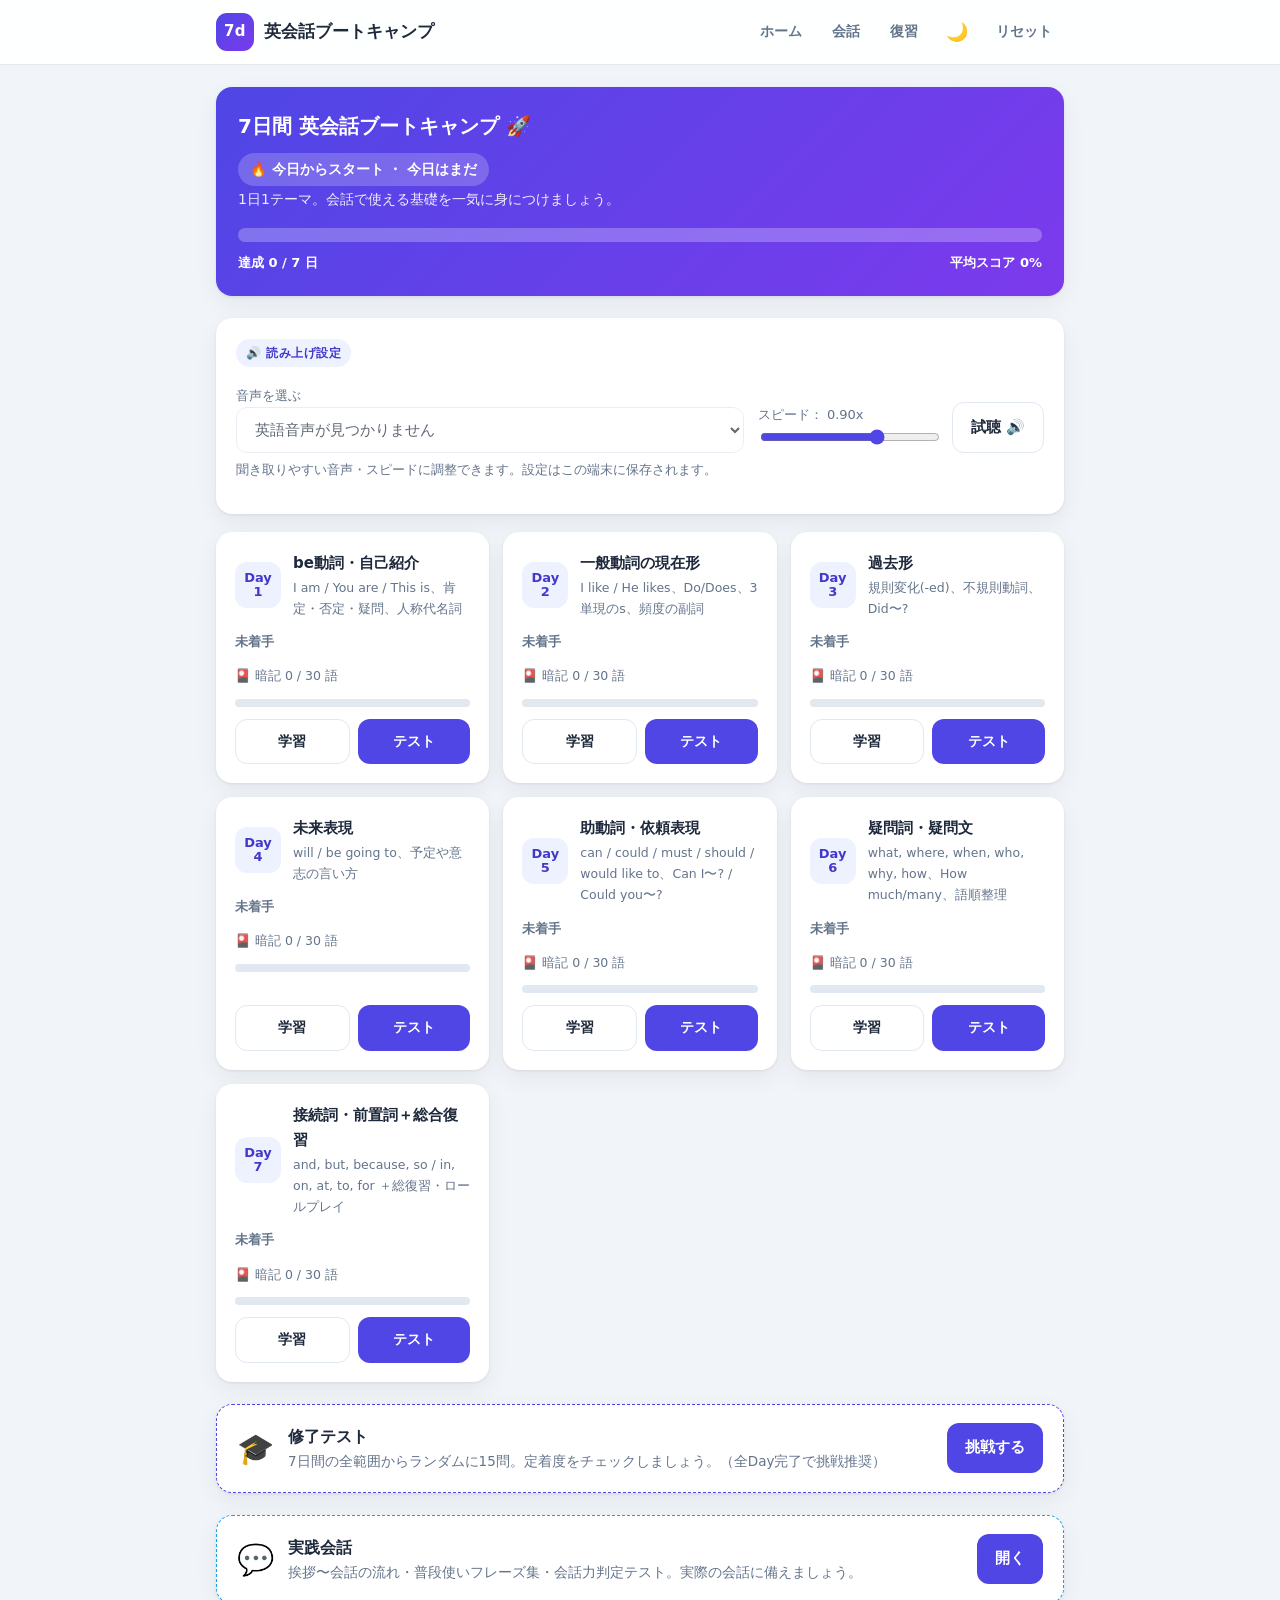
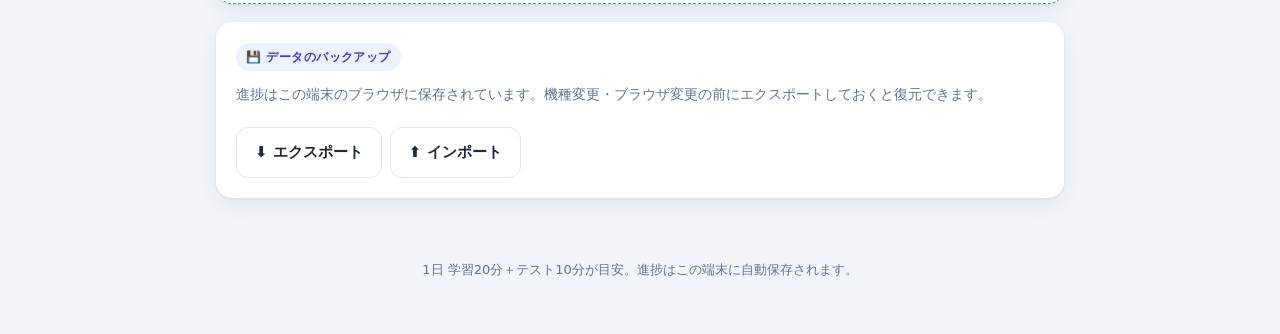
==== index.html @ 98bc2a55 "7日間 英会話ブートキャンプ（PWA・実践会話・リスニング/スピーキング対応） Co-Authored-By: Claude Opus 4.8 <noreply@anthropic.com>" ====
<!DOCTYPE html>
<html lang="ja">
<head>
  <meta charset="UTF-8" />
  <meta name="viewport" content="width=device-width, initial-scale=1.0" />
  <meta name="theme-color" content="#4f46e5" />
  <title>7日間 英会話ブートキャンプ</title>
  <link rel="stylesheet" href="css/styles.css" />
  <link rel="manifest" href="manifest.json" />
  <link rel="apple-touch-icon" href="icons/icon-192.png" />
  <!-- スマホのホーム追加（スタンドアロン表示）最適化 -->
  <meta name="mobile-web-app-capable" content="yes" />
  <meta name="apple-mobile-web-app-capable" content="yes" />
  <meta name="apple-mobile-web-app-status-bar-style" content="black-translucent" />
  <meta name="apple-mobile-web-app-title" content="英会話7d" />
</head>
<body>
  <header class="app-header">
    <div class="header-inner">
      <button id="brand" class="brand" aria-label="ダッシュボードへ">
        <span class="brand-mark">7d</span>
        <span class="brand-text">英会話ブートキャンプ</span>
      </button>
      <nav class="header-nav">
        <button class="nav-btn" data-nav="dashboard">ホーム</button>
        <button class="nav-btn" data-nav="conversation">会話</button>
        <button class="nav-btn" data-nav="review">復習</button>
        <button class="theme-btn" id="theme-btn" title="ダークモード切替" aria-label="ダークモード切替">🌙</button>
        <button class="nav-btn danger" id="reset-btn">リセット</button>
      </nav>
    </div>
  </header>

  <main id="app" class="app-main">
    <!-- 動的に描画されます -->
  </main>

  <footer class="app-footer">
    <p>1日 学習20分＋テスト10分が目安。進捗はこの端末に自動保存されます。</p>
  </footer>

  <!-- 確認ダイアログ -->
  <div id="modal-overlay" class="modal-overlay" hidden>
    <div class="modal" role="dialog" aria-modal="true">
      <p id="modal-message"></p>
      <div class="modal-actions">
        <button id="modal-cancel" class="btn btn-ghost">キャンセル</button>
        <button id="modal-ok" class="btn btn-danger">実行する</button>
      </div>
    </div>
  </div>

  <script src="js/data.js"></script>
  <script src="js/conversation.js"></script>
  <script src="js/app.js"></script>
</body>
</html>
---- css/styles.css ----
:root {
  --indigo: #4f46e5;
  --indigo-dark: #4338ca;
  --indigo-soft: #eef2ff;
  --green: #16a34a;
  --green-soft: #dcfce7;
  --red: #dc2626;
  --red-soft: #fee2e2;
  --amber: #d97706;
  --amber-soft: #fef3c7;
  --ink: #1e293b;
  --muted: #64748b;
  --line: #e2e8f0;
  --bg: #f1f5f9;
  --card: #ffffff;
  --shadow: 0 1px 3px rgba(15, 23, 42, .08), 0 8px 24px rgba(15, 23, 42, .06);
  --radius: 16px;
}

[data-theme="dark"] {
  --indigo: #818cf8;
  --indigo-dark: #a5b4fc;
  --indigo-soft: #1e1b4b;
  --green: #4ade80;
  --green-soft: #14532d;
  --red: #f87171;
  --red-soft: #7f1d1d;
  --amber: #fbbf24;
  --amber-soft: #78350f;
  --ink: #e2e8f0;
  --muted: #94a3b8;
  --line: #334155;
  --bg: #0f172a;
  --card: #1e293b;
  --shadow: 0 1px 3px rgba(0, 0, 0, .4), 0 8px 24px rgba(0, 0, 0, .35);
}

* { box-sizing: border-box; }

html, body {
  margin: 0;
  padding: 0;
}

body {
  font-family: "Hiragino Kaku Gothic ProN", "Yu Gothic", Meiryo, system-ui, -apple-system, "Segoe UI", Roboto, sans-serif;
  color: var(--ink);
  background: var(--bg);
  line-height: 1.7;
  -webkit-font-smoothing: antialiased;
}

/* ===== Header ===== */
.app-header {
  position: sticky;
  top: 0;
  z-index: 20;
  background: rgba(255, 255, 255, .92);
  backdrop-filter: blur(8px);
  border-bottom: 1px solid var(--line);
}
.header-inner {
  max-width: 880px;
  margin: 0 auto;
  padding: 12px 16px;
  display: flex;
  align-items: center;
  justify-content: space-between;
  gap: 12px;
}
.brand {
  display: flex;
  align-items: center;
  gap: 10px;
  background: none;
  border: 0;
  cursor: pointer;
  font: inherit;
  padding: 0;
  color: var(--ink);
}
.brand-mark {
  display: grid;
  place-items: center;
  width: 38px;
  height: 38px;
  border-radius: 11px;
  background: linear-gradient(135deg, var(--indigo), #7c3aed);
  color: #fff;
  font-weight: 800;
  font-size: 15px;
  letter-spacing: .5px;
}
.brand-text { font-weight: 700; font-size: 17px; }
.header-nav { display: flex; gap: 6px; }
.nav-btn {
  border: 0;
  background: transparent;
  color: var(--muted);
  font: inherit;
  font-weight: 600;
  font-size: 14px;
  padding: 8px 12px;
  border-radius: 10px;
  cursor: pointer;
  transition: background .15s, color .15s;
}
.nav-btn:hover { background: var(--indigo-soft); color: var(--indigo-dark); }
.nav-btn.danger:hover { background: var(--red-soft); color: var(--red); }

/* ===== Layout ===== */
.app-main {
  max-width: 880px;
  margin: 0 auto;
  padding: 22px 16px 48px;
}
.app-footer {
  max-width: 880px;
  margin: 0 auto;
  padding: 0 16px 40px;
  text-align: center;
  color: var(--muted);
  font-size: 13px;
}

/* ===== Generic ===== */
.btn {
  display: inline-flex;
  align-items: center;
  justify-content: center;
  gap: 8px;
  border: 0;
  border-radius: 12px;
  padding: 12px 18px;
  font: inherit;
  font-weight: 700;
  font-size: 15px;
  cursor: pointer;
  transition: transform .08s, box-shadow .15s, background .15s, opacity .15s;
}
.btn:active { transform: translateY(1px); }
.btn:disabled { opacity: .5; cursor: not-allowed; }
.btn-primary { background: var(--indigo); color: #fff; }
.btn-primary:hover:not(:disabled) { background: var(--indigo-dark); }
.btn-ghost { background: var(--card); color: var(--ink); border: 1px solid var(--line); }
.btn-ghost:hover:not(:disabled) { background: var(--indigo-soft); }
.btn-danger { background: var(--red); color: #fff; }
.btn-danger:hover { background: #b91c1c; }
.btn-block { width: 100%; }

.section-title {
  font-size: 22px;
  font-weight: 800;
  margin: 0 0 4px;
}
.section-sub { color: var(--muted); margin: 0 0 20px; font-size: 14px; }

.card {
  background: var(--card);
  border-radius: var(--radius);
  box-shadow: var(--shadow);
  padding: 20px;
}

.fade-in { animation: fade .35s ease; }
@keyframes fade { from { opacity: 0; transform: translateY(6px); } to { opacity: 1; transform: none; } }

/* ===== Dashboard ===== */
.overview {
  background: linear-gradient(135deg, var(--indigo), #7c3aed);
  color: #fff;
  border-radius: var(--radius);
  padding: 22px;
  margin-bottom: 22px;
  box-shadow: var(--shadow);
}
.overview h1 { margin: 0 0 4px; font-size: 20px; }
.overview p { margin: 0 0 16px; opacity: .9; font-size: 14px; }
.overall-bar {
  height: 14px;
  background: rgba(255, 255, 255, .25);
  border-radius: 999px;
  overflow: hidden;
}
.overall-bar > span {
  display: block;
  height: 100%;
  background: #fff;
  border-radius: 999px;
  transition: width .5s ease;
}
.overall-meta {
  display: flex;
  justify-content: space-between;
  margin-top: 10px;
  font-size: 13px;
  font-weight: 600;
}

.day-grid {
  display: grid;
  grid-template-columns: repeat(auto-fill, minmax(250px, 1fr));
  gap: 14px;
}
.day-card {
  background: var(--card);
  border-radius: var(--radius);
  box-shadow: var(--shadow);
  padding: 18px;
  display: flex;
  flex-direction: column;
  gap: 12px;
  border: 1px solid transparent;
  transition: border-color .15s, transform .12s;
}
.day-card:hover { transform: translateY(-2px); border-color: var(--indigo-soft); }
.day-card.done { border-color: var(--green); }
.day-top { display: flex; align-items: center; gap: 12px; }
.day-badge {
  flex: 0 0 auto;
  width: 46px;
  height: 46px;
  border-radius: 12px;
  background: var(--indigo-soft);
  color: var(--indigo-dark);
  font-weight: 800;
  display: grid;
  place-items: center;
  font-size: 13px;
  line-height: 1.1;
  text-align: center;
}
.day-card.done .day-badge { background: var(--green-soft); color: var(--green); }
.day-title { font-weight: 700; font-size: 15px; }
.day-theme { color: var(--muted); font-size: 12.5px; }
.day-status {
  font-size: 13px;
  font-weight: 600;
  display: flex;
  align-items: center;
  gap: 6px;
}
.status-done { color: var(--green); }
.status-todo { color: var(--muted); }
.mini-bar {
  height: 8px;
  background: var(--line);
  border-radius: 999px;
  overflow: hidden;
}
.mini-bar > span {
  display: block;
  height: 100%;
  background: var(--indigo);
  border-radius: 999px;
  transition: width .5s;
}
.day-card.done .mini-bar > span { background: var(--green); }
.day-actions { display: flex; gap: 8px; margin-top: auto; }
.day-actions .btn { flex: 1; padding: 10px; font-size: 14px; }

/* ===== Learn ===== */
.back-link {
  background: none;
  border: 0;
  color: var(--indigo);
  font: inherit;
  font-weight: 600;
  cursor: pointer;
  padding: 0;
  margin-bottom: 14px;
}
.learn-block { margin-bottom: 20px; }
.block-label {
  display: inline-block;
  font-size: 12px;
  font-weight: 800;
  letter-spacing: .04em;
  color: var(--indigo-dark);
  background: var(--indigo-soft);
  padding: 4px 10px;
  border-radius: 999px;
  margin-bottom: 12px;
}
.grammar-point {
  border-left: 3px solid var(--indigo);
  padding: 4px 0 4px 14px;
  margin: 0 0 14px;
}
.grammar-point h4 { margin: 0 0 4px; font-size: 15.5px; }
.grammar-point p { margin: 0; color: var(--ink); font-size: 14.5px; }
.grammar-point .eg { color: var(--muted); font-size: 14px; margin-top: 4px; }

.vocab-list {
  display: grid;
  grid-template-columns: repeat(auto-fill, minmax(220px, 1fr));
  gap: 8px;
}
.vocab-item {
  display: flex;
  align-items: center;
  gap: 8px;
  padding: 8px 10px;
  border: 1px solid var(--line);
  border-radius: 10px;
  background: var(--card);
}
.vocab-en { font-weight: 700; }
.vocab-ja { color: var(--muted); font-size: 13.5px; }
.vocab-text { flex: 1; min-width: 0; }

.example-item {
  display: flex;
  align-items: flex-start;
  gap: 10px;
  padding: 10px 0;
  border-bottom: 1px dashed var(--line);
}
.example-item:last-child { border-bottom: 0; }
.example-en { font-weight: 600; }
.example-ja { color: var(--muted); font-size: 13.5px; }

.speak-btn {
  flex: 0 0 auto;
  width: 34px;
  height: 34px;
  border-radius: 9px;
  border: 1px solid var(--line);
  background: var(--card);
  cursor: pointer;
  font-size: 15px;
  display: grid;
  place-items: center;
  transition: background .12s, border-color .12s;
}
.speak-btn:hover { background: var(--indigo-soft); border-color: var(--indigo); }
.speak-btn.speaking { background: var(--amber-soft); border-color: var(--amber); }

/* ===== Test ===== */
.test-progress {
  display: flex;
  align-items: center;
  gap: 12px;
  margin-bottom: 18px;
}
.test-progress .mini-bar { flex: 1; }
.test-progress .count { font-size: 13px; font-weight: 700; color: var(--muted); white-space: nowrap; }

.question {
  margin-bottom: 16px;
}
.q-type-tag {
  font-size: 11.5px;
  font-weight: 800;
  letter-spacing: .03em;
  color: var(--amber);
  background: var(--amber-soft);
  padding: 3px 9px;
  border-radius: 999px;
  display: inline-flex;
  align-items: center;
  gap: 6px;
}
.q-prompt {
  font-size: 16px;
  font-weight: 700;
  margin: 10px 0 14px;
}
.q-prompt .blank { color: var(--indigo); letter-spacing: 2px; }

/* choice */
.choices { display: grid; gap: 8px; }
.choice {
  text-align: left;
  border: 1.5px solid var(--line);
  background: var(--card);
  border-radius: 11px;
  padding: 12px 14px;
  font: inherit;
  font-size: 15px;
  cursor: pointer;
  transition: border-color .12s, background .12s;
  display: flex;
  align-items: center;
  gap: 10px;
}
.choice:hover:not(:disabled) { border-color: var(--indigo); background: var(--indigo-soft); }
.choice.selected { border-color: var(--indigo); background: var(--indigo-soft); }
.choice .key {
  flex: 0 0 auto;
  width: 24px;
  height: 24px;
  border-radius: 7px;
  background: var(--line);
  display: grid;
  place-items: center;
  font-size: 13px;
  font-weight: 800;
  color: var(--muted);
}
.choice.selected .key { background: var(--indigo); color: #fff; }
.choice.correct { border-color: var(--green); background: var(--green-soft); }
.choice.correct .key { background: var(--green); color: #fff; }
.choice.wrong { border-color: var(--red); background: var(--red-soft); }
.choice.wrong .key { background: var(--red); color: #fff; }
.choice:disabled { cursor: default; }

/* order */
.order-answer {
  min-height: 50px;
  border: 1.5px dashed var(--indigo);
  border-radius: 11px;
  padding: 10px;
  display: flex;
  flex-wrap: wrap;
  gap: 8px;
  background: var(--indigo-soft);
  margin-bottom: 10px;
}
.order-answer:empty::before {
  content: "ここに語を並べます";
  color: var(--muted);
  font-size: 13.5px;
}
.order-pool {
  display: flex;
  flex-wrap: wrap;
  gap: 8px;
}
.token {
  border: 1.5px solid var(--line);
  background: var(--card);
  border-radius: 9px;
  padding: 8px 13px;
  font: inherit;
  font-size: 15px;
  font-weight: 600;
  cursor: pointer;
  transition: transform .08s, border-color .12s;
}
.token:hover:not(:disabled) { border-color: var(--indigo); }
.token:active { transform: scale(.96); }
.token.in-answer { background: var(--indigo); color: #fff; border-color: var(--indigo); }
.token:disabled { cursor: default; opacity: .9; }

/* fill / translate */
.text-input {
  width: 100%;
  border: 1.5px solid var(--line);
  border-radius: 11px;
  padding: 12px 14px;
  font: inherit;
  font-size: 15px;
  background: var(--card);
  color: var(--ink);
  transition: border-color .12s;
}
.text-input:focus { outline: none; border-color: var(--indigo); }
.text-input.correct { border-color: var(--green); background: var(--green-soft); }
.text-input.wrong { border-color: var(--red); background: var(--red-soft); }
.hint { color: var(--muted); font-size: 13px; margin-top: 6px; }

/* feedback */
.feedback {
  margin-top: 12px;
  border-radius: 11px;
  padding: 12px 14px;
  font-size: 14px;
}
.feedback.ok { background: var(--green-soft); color: #14532d; }
.feedback.ng { background: var(--red-soft); color: #7f1d1d; }
.feedback .fb-head { font-weight: 800; display: flex; align-items: center; gap: 6px; margin-bottom: 4px; }
.feedback .model { font-weight: 700; }

.test-foot { margin-top: 8px; }

/* ===== Result ===== */
.result-hero {
  text-align: center;
  padding: 26px 20px;
  margin-bottom: 18px;
}
.score-ring {
  width: 140px;
  height: 140px;
  margin: 0 auto 14px;
  position: relative;
}
.score-ring svg { transform: rotate(-90deg); }
.score-ring .pct {
  position: absolute;
  inset: 0;
  display: grid;
  place-items: center;
  font-size: 30px;
  font-weight: 800;
}
.result-msg { font-size: 18px; font-weight: 800; margin: 4px 0; }
.result-detail { color: var(--muted); font-size: 14px; }
.result-actions { display: flex; flex-wrap: wrap; gap: 10px; margin-top: 18px; justify-content: center; }

/* ===== Empty ===== */
.empty {
  text-align: center;
  padding: 50px 20px;
  color: var(--muted);
}
.empty .big { font-size: 44px; margin-bottom: 8px; }

/* ===== Modal ===== */
.modal-overlay {
  position: fixed;
  inset: 0;
  background: rgba(15, 23, 42, .5);
  display: grid;
  place-items: center;
  z-index: 50;
  padding: 20px;
}
.modal-overlay[hidden] { display: none; }
.modal {
  background: var(--card);
  border-radius: 16px;
  padding: 24px;
  max-width: 380px;
  width: 100%;
  box-shadow: var(--shadow);
}
.modal p { margin: 0 0 18px; font-size: 15px; }
.modal-actions { display: flex; gap: 10px; justify-content: flex-end; }

/* ===== Responsive ===== */
@media (max-width: 560px) {
  .brand-text { display: none; }
  .section-title { font-size: 20px; }
  .day-grid { grid-template-columns: 1fr; }
  .vocab-list { grid-template-columns: 1fr 1fr; }
  .overview { padding: 18px; }
}
@media (max-width: 380px) {
  .vocab-list { grid-template-columns: 1fr; }
  .nav-btn { padding: 8px 9px; }
}

/* ===== Theme transition & dark overrides ===== */
body { transition: background .25s, color .25s; }
.card, .day-card, .choice, .token, .vocab-item, .text-input, .speak-btn, .btn-ghost {
  transition: background .25s, border-color .15s, color .25s, transform .12s;
}
[data-theme="dark"] .app-header { background: rgba(15, 23, 42, .92); }
[data-theme="dark"] .feedback.ok { color: #bbf7d0; }
[data-theme="dark"] .feedback.ng { color: #fecaca; }
[data-theme="dark"] .modal-overlay { background: rgba(0, 0, 0, .6); }

.theme-btn {
  border: 0;
  background: transparent;
  font-size: 18px;
  line-height: 1;
  padding: 8px 10px;
  border-radius: 10px;
  cursor: pointer;
  transition: background .15s;
}
.theme-btn:hover { background: var(--indigo-soft); }

/* ===== Streak chip ===== */
.streak-chip {
  display: inline-flex;
  align-items: center;
  gap: 7px;
  background: rgba(255, 255, 255, .2);
  border-radius: 999px;
  padding: 5px 12px;
  font-size: 13.5px;
  font-weight: 700;
  margin: 6px 0 2px;
}

/* ===== Flashcards ===== */
.fc-toolbar {
  display: flex;
  flex-wrap: wrap;
  align-items: center;
  gap: 10px;
  margin-bottom: 16px;
}
.fc-toolbar .count { font-weight: 700; color: var(--muted); }
.toggle-dir {
  margin-left: auto;
  border: 1px solid var(--line);
  background: var(--card);
  color: var(--ink);
  border-radius: 10px;
  padding: 8px 12px;
  font: inherit;
  font-weight: 600;
  font-size: 13.5px;
  cursor: pointer;
}
.toggle-dir:hover { border-color: var(--indigo); }

.flashcard {
  position: relative;
  min-height: 240px;
  border-radius: 20px;
  box-shadow: var(--shadow);
  background: var(--card);
  border: 2px solid var(--line);
  display: flex;
  flex-direction: column;
  align-items: center;
  justify-content: center;
  gap: 12px;
  padding: 30px 20px;
  cursor: pointer;
  user-select: none;
  text-align: center;
  transition: border-color .15s, transform .1s;
}
.flashcard:active { transform: scale(.99); }
.flashcard.mastered { border-color: var(--green); }
.fc-side-label {
  font-size: 12px;
  font-weight: 800;
  letter-spacing: .05em;
  color: var(--muted);
  text-transform: uppercase;
}
.fc-front { font-size: 34px; font-weight: 800; }
.fc-back { font-size: 22px; font-weight: 700; color: var(--indigo-dark); }
.fc-tap-hint { font-size: 12.5px; color: var(--muted); }
.fc-mastered-tag {
  position: absolute;
  top: 12px;
  right: 14px;
  font-size: 12px;
  font-weight: 800;
  color: var(--green);
}
.fc-controls {
  display: flex;
  gap: 10px;
  margin-top: 16px;
}
.fc-controls .btn { flex: 1; }
.fc-nav {
  display: flex;
  align-items: center;
  justify-content: space-between;
  margin-top: 12px;
  gap: 10px;
}
.fc-nav .btn-ghost { min-width: 90px; }
.fc-progress-bar {
  height: 8px;
  background: var(--line);
  border-radius: 999px;
  overflow: hidden;
  margin: 6px 0 16px;
}
.fc-progress-bar > span { display: block; height: 100%; background: var(--green); border-radius: 999px; transition: width .3s; }

/* ===== Special launch card (修了テスト等) ===== */
.feature-card {
  background: var(--card);
  border-radius: var(--radius);
  box-shadow: var(--shadow);
  padding: 18px 20px;
  margin-top: 22px;
  display: flex;
  align-items: center;
  gap: 14px;
  flex-wrap: wrap;
  border: 1px dashed var(--indigo);
}
.feature-card .fc-icon { font-size: 30px; }
.feature-card .fc-text { flex: 1; min-width: 200px; }
.feature-card .fc-text strong { font-size: 16px; }
.feature-card .fc-text div { color: var(--muted); font-size: 13.5px; }

/* ===== Mini link (タップで表示するヒント等) ===== */
.mini-link {
  background: none;
  border: 0;
  color: var(--indigo);
  font: inherit;
  font-weight: 600;
  font-size: 13px;
  cursor: pointer;
  padding: 6px 0;
}
.mini-link:hover { text-decoration: underline; }

/* ===== Conversation hub ===== */
.conv-hero {
  background: linear-gradient(135deg, #0ea5e9, #6366f1);
  color: #fff;
  border-radius: var(--radius);
  padding: 22px;
  margin-bottom: 20px;
  box-shadow: var(--shadow);
}
.conv-hero h1 { margin: 0 0 6px; font-size: 20px; }
.conv-hero p { margin: 0; opacity: .92; font-size: 14px; }
.conv-grid {
  display: grid;
  grid-template-columns: repeat(auto-fill, minmax(240px, 1fr));
  gap: 14px;
}
.conv-card {
  background: var(--card);
  border-radius: var(--radius);
  box-shadow: var(--shadow);
  padding: 20px;
  cursor: pointer;
  border: 1px solid transparent;
  transition: border-color .15s, transform .12s;
}
.conv-card:hover { transform: translateY(-2px); border-color: var(--indigo-soft); }
.conv-card .ic { font-size: 30px; }
.conv-card h3 { margin: 8px 0 4px; font-size: 16px; }
.conv-card p { margin: 0; color: var(--muted); font-size: 13px; }

/* ===== Dialogue ===== */
.dialogue-scene { margin-bottom: 18px; }
.dia-line {
  display: flex;
  gap: 10px;
  align-items: flex-start;
  padding: 8px 0;
  border-bottom: 1px dashed var(--line);
}
.dia-line:last-child { border-bottom: 0; }
.dia-speaker {
  flex: 0 0 auto;
  min-width: 42px;
  text-align: center;
  font-size: 11.5px;
  font-weight: 800;
  color: #fff;
  background: var(--indigo);
  border-radius: 8px;
  padding: 3px 6px;
  margin-top: 2px;
}
.dia-line.right .dia-speaker { background: var(--green); }
.dia-body { flex: 1; min-width: 0; }
.dia-en { font-weight: 600; }
.dia-ja { color: var(--muted); font-size: 13.5px; }

/* ===== Phrasebook ===== */
.phrase-cat { margin-bottom: 16px; }
.phrase-item {
  display: flex;
  align-items: flex-start;
  gap: 10px;
  padding: 9px 0;
  border-bottom: 1px dashed var(--line);
}
.phrase-item:last-child { border-bottom: 0; }
.phrase-en { font-weight: 600; }
.phrase-ja { color: var(--muted); font-size: 13.5px; }

/* ===== Keyboard hint ===== */
.kbd-hint { color: var(--muted); font-size: 12.5px; margin-top: 6px; }
kbd {
  display: inline-block;
  border: 1px solid var(--line);
  border-bottom-width: 2px;
  border-radius: 5px;
  padding: 1px 6px;
  font-size: 11.5px;
  font-family: ui-monospace, Menlo, Consolas, monospace;
  background: var(--card);
}
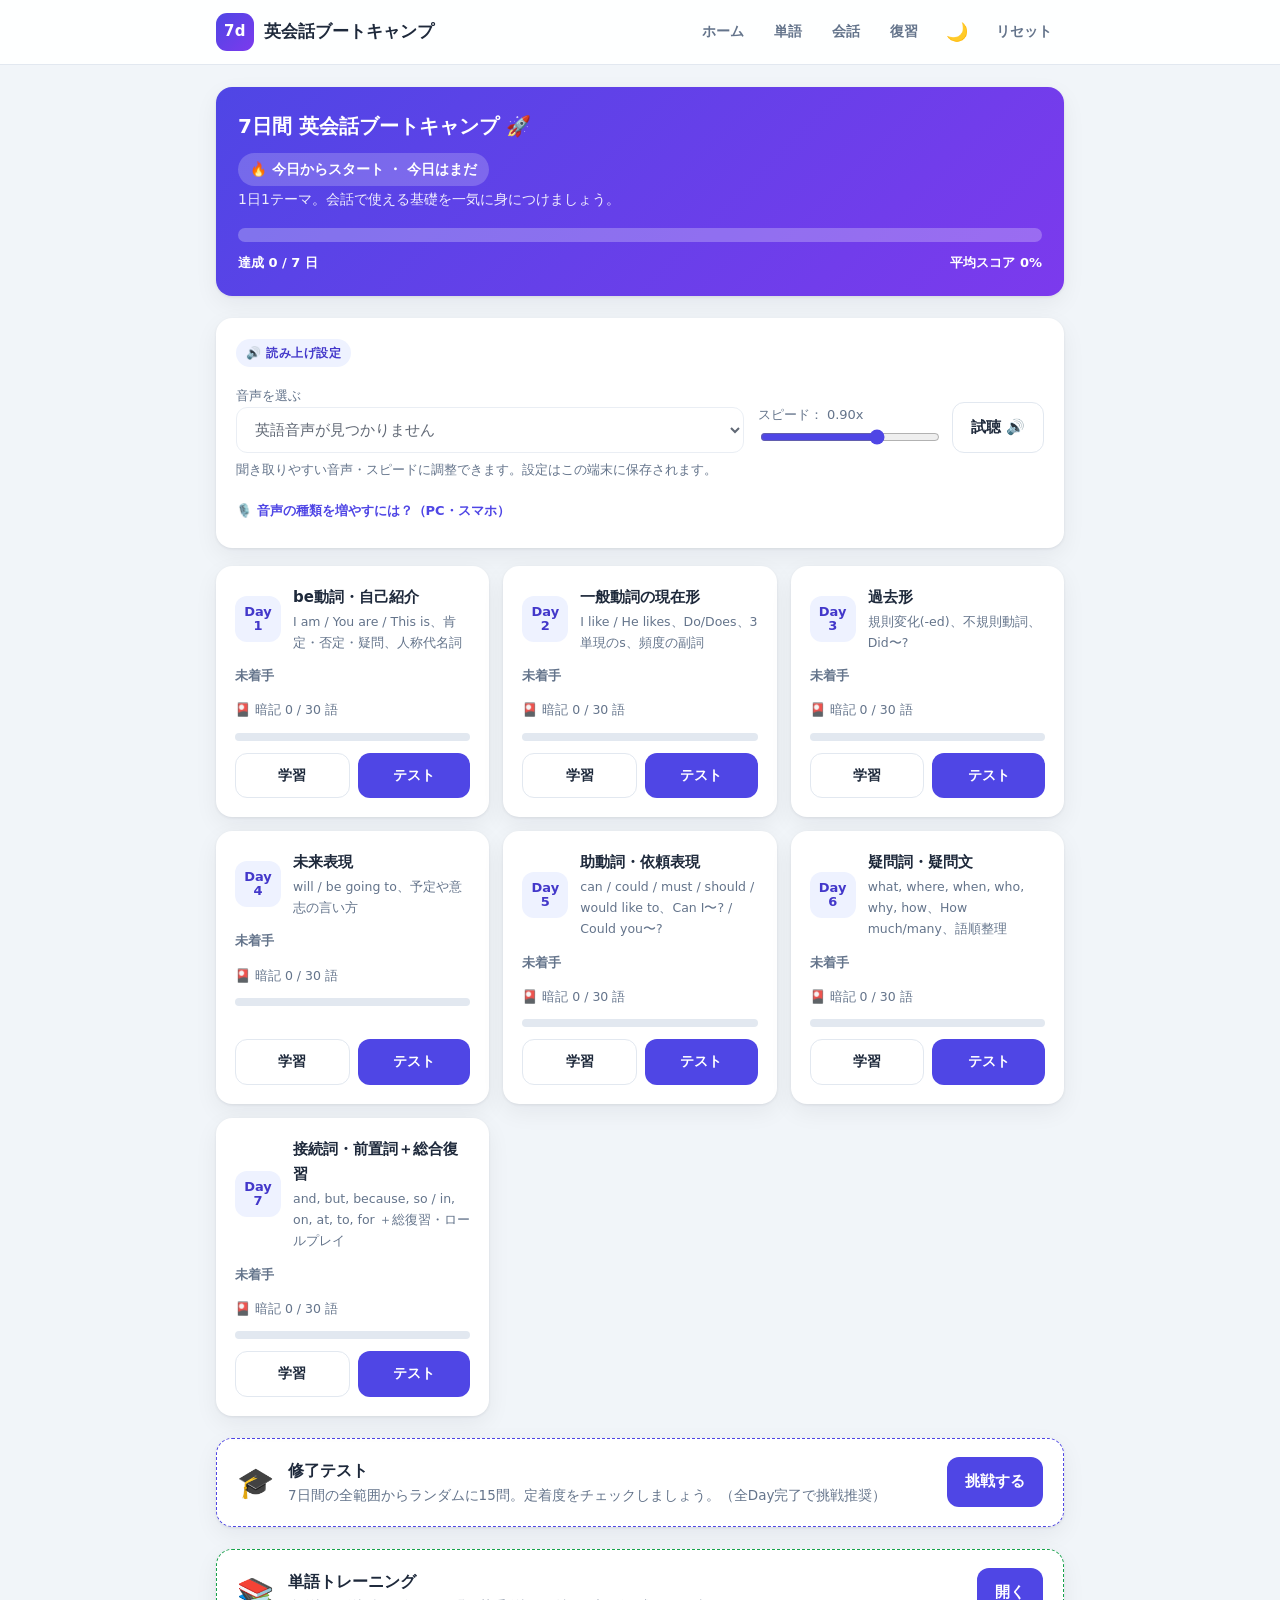
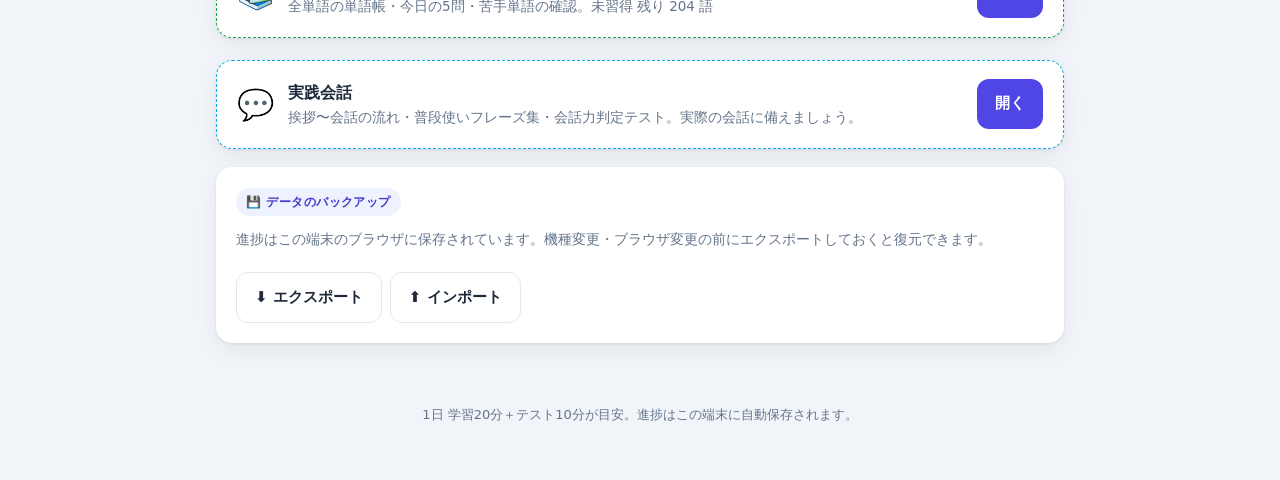
==== commit c0954aae: "単語トレーニング追加（全単語の単語帳・今日の5問・苦手単語の横断記録/確認/クイズ）、苦手だけ再練習、読み上げ音声の追加ガイド Co-Authored-By: Claude Opus 4.8 <nor" ====
--- a/index.html
+++ b/index.html
@@ -23,6 +23,7 @@
       </button>
       <nav class="header-nav">
         <button class="nav-btn" data-nav="dashboard">ホーム</button>
+        <button class="nav-btn" data-nav="words">単語</button>
         <button class="nav-btn" data-nav="conversation">会話</button>
         <button class="nav-btn" data-nav="review">復習</button>
         <button class="theme-btn" id="theme-btn" title="ダークモード切替" aria-label="ダークモード切替">🌙</button>
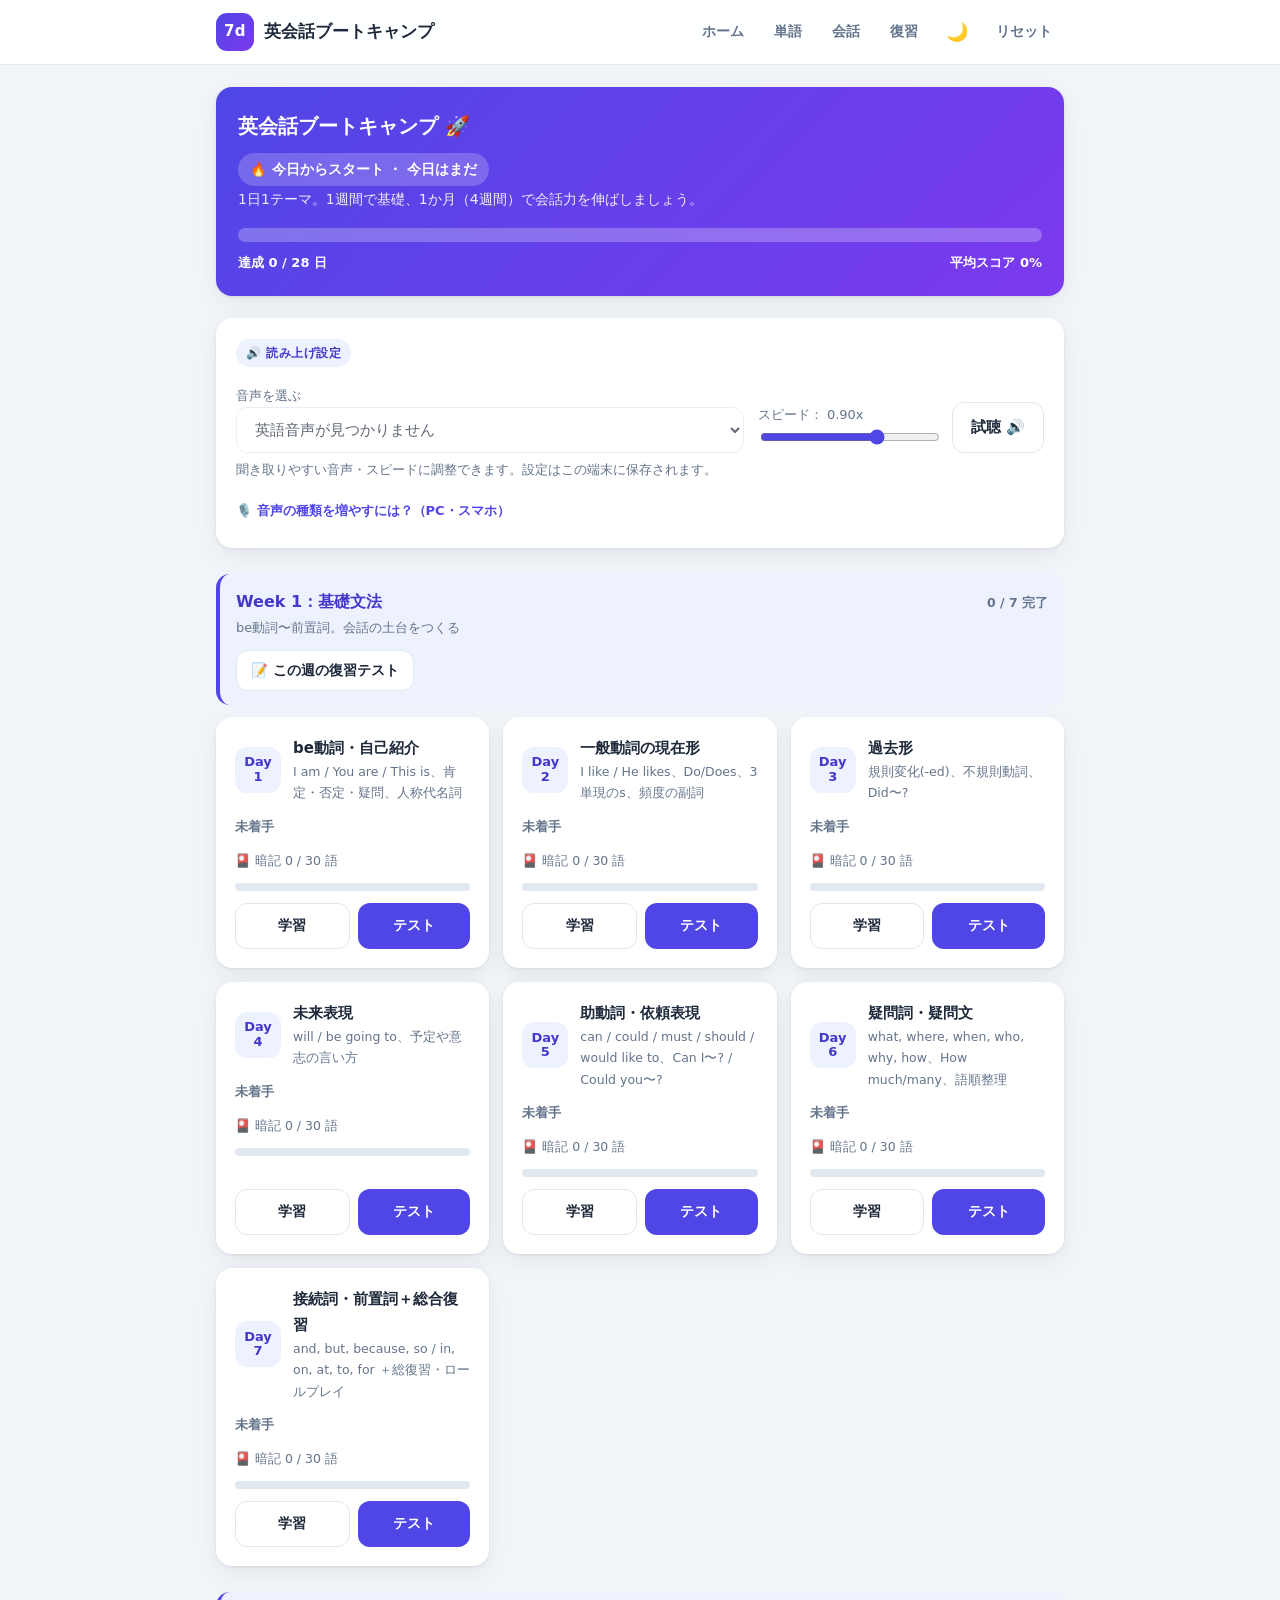
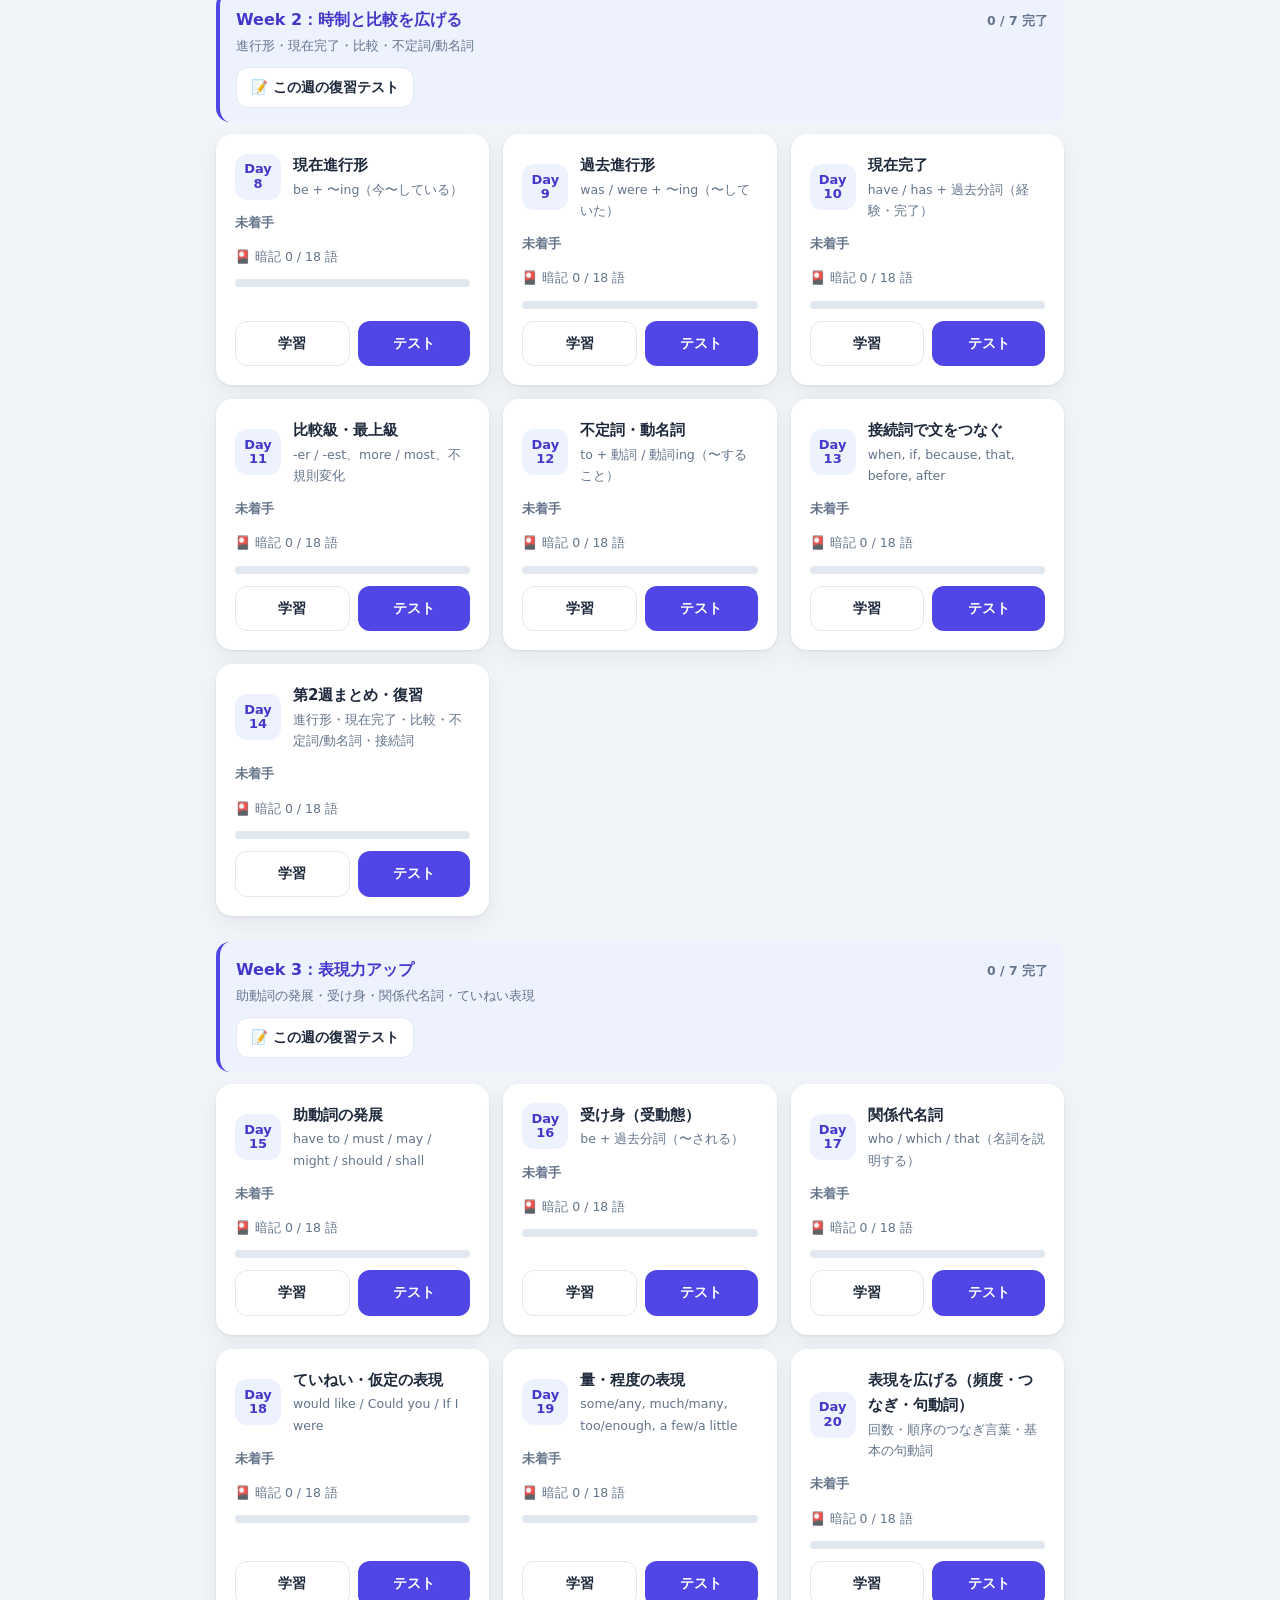
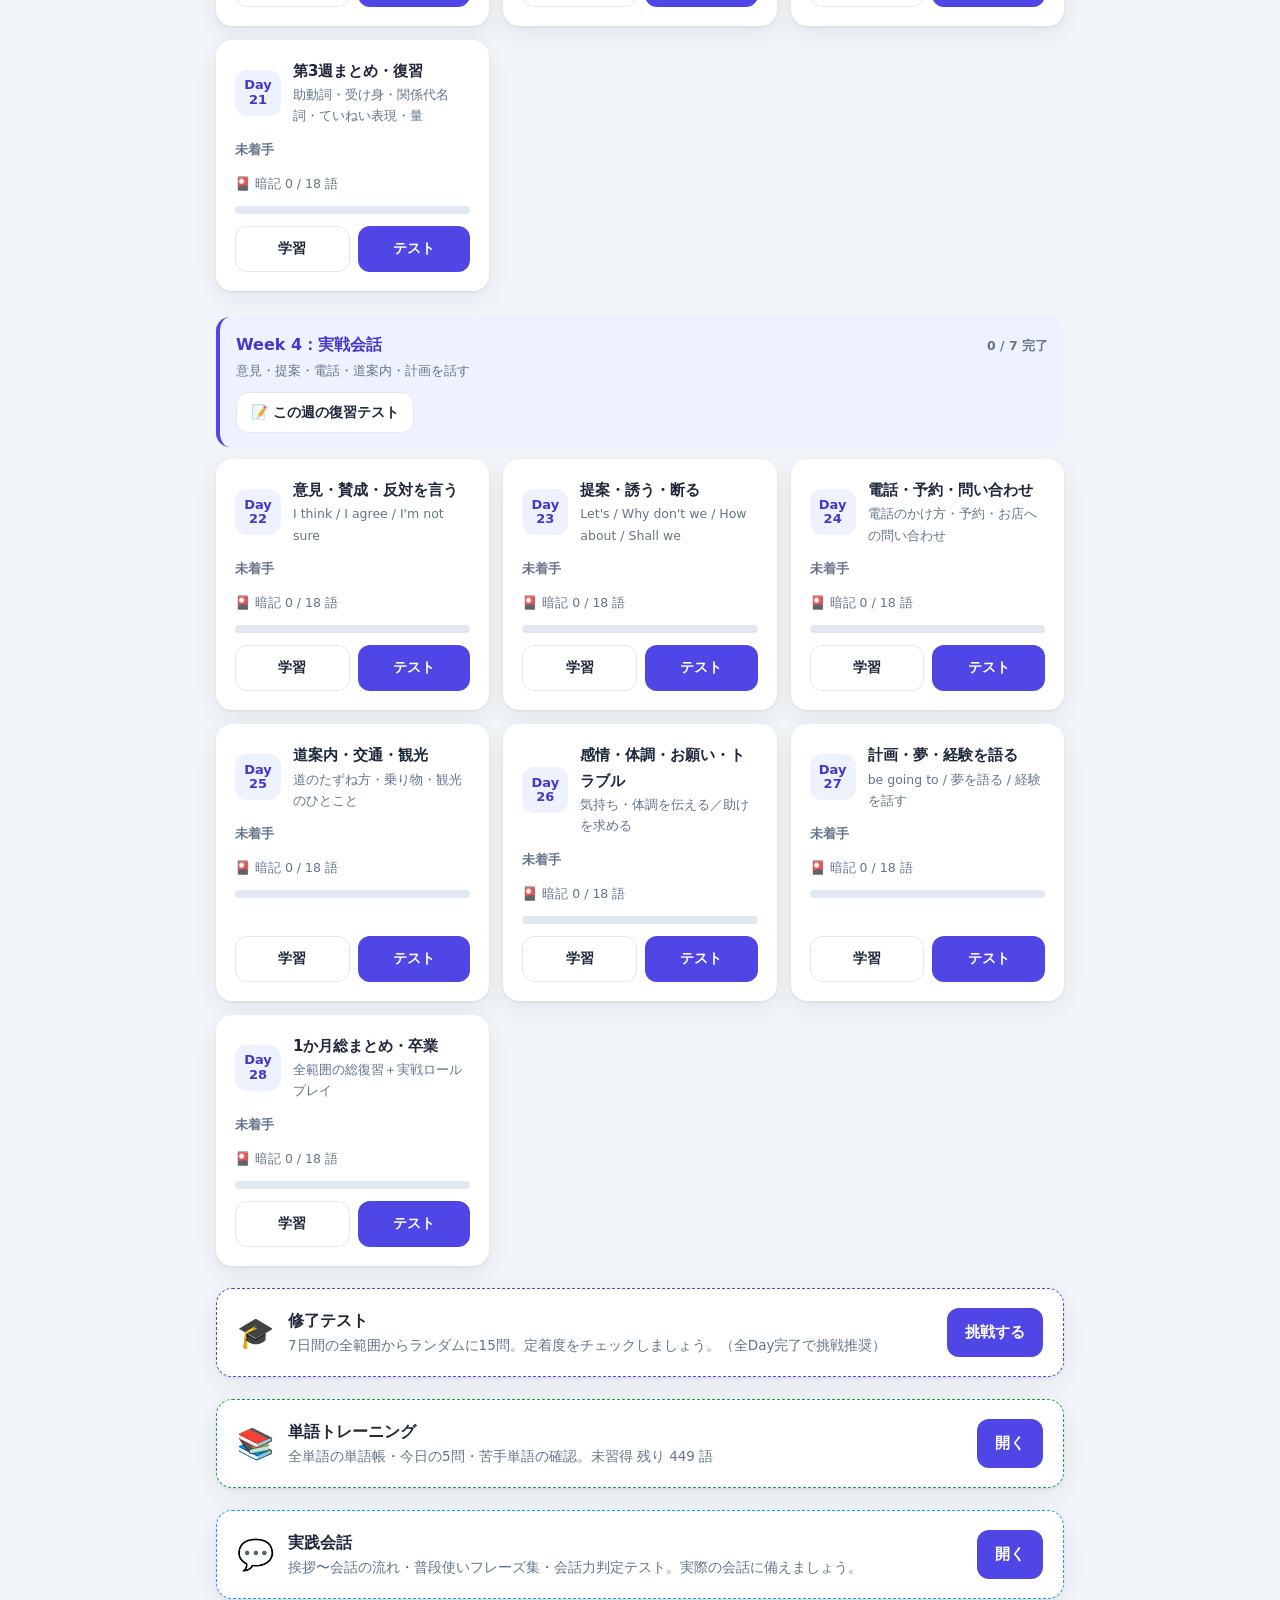
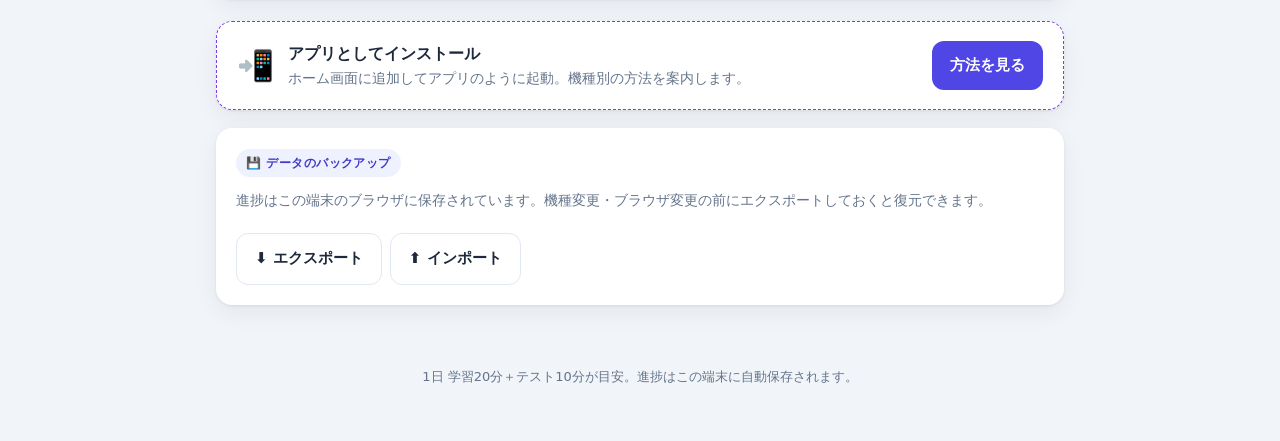
==== commit b7081cdb: "1か月（4週間）コースに拡張：Day8〜28を追加し週別ダッシュボード化 - 新規 js/curriculum-month.js：Day8〜28（進行形・現在完了・比較・不定詞/動名詞・   受け身・" ====
--- a/index.html
+++ b/index.html
@@ -4,7 +4,7 @@
   <meta charset="UTF-8" />
   <meta name="viewport" content="width=device-width, initial-scale=1.0" />
   <meta name="theme-color" content="#4f46e5" />
-  <title>7日間 英会話ブートキャンプ</title>
+  <title>英会話ブートキャンプ（1か月コース）</title>
   <link rel="stylesheet" href="css/styles.css" />
   <link rel="manifest" href="manifest.json" />
   <link rel="apple-touch-icon" href="icons/icon-192.png" />
@@ -52,6 +52,7 @@
   </div>
 
   <script src="js/data.js"></script>
+  <script src="js/curriculum-month.js"></script>
   <script src="js/conversation.js"></script>
   <script src="js/app.js"></script>
 </body>
--- a/css/styles.css
+++ b/css/styles.css
@@ -165,6 +165,25 @@
 .fade-in { animation: fade .35s ease; }
 @keyframes fade { from { opacity: 0; transform: translateY(6px); } to { opacity: 1; transform: none; } }
 
+/* ===== Week header (月コースの週見出し) ===== */
+.week-head {
+  margin: 26px 0 12px;
+  padding: 14px 16px;
+  background: var(--indigo-soft);
+  border-radius: 14px;
+  border-left: 4px solid var(--indigo);
+}
+.week-row {
+  display: flex;
+  align-items: baseline;
+  justify-content: space-between;
+  gap: 10px;
+  flex-wrap: wrap;
+}
+.week-title { font-weight: 800; font-size: 16px; color: var(--indigo-dark); }
+.week-count { font-size: 12.5px; font-weight: 700; color: var(--muted); }
+.week-desc { color: var(--muted); font-size: 13px; margin-top: 2px; }
+
 /* ===== Dashboard ===== */
 .overview {
   background: linear-gradient(135deg, var(--indigo), #7c3aed);
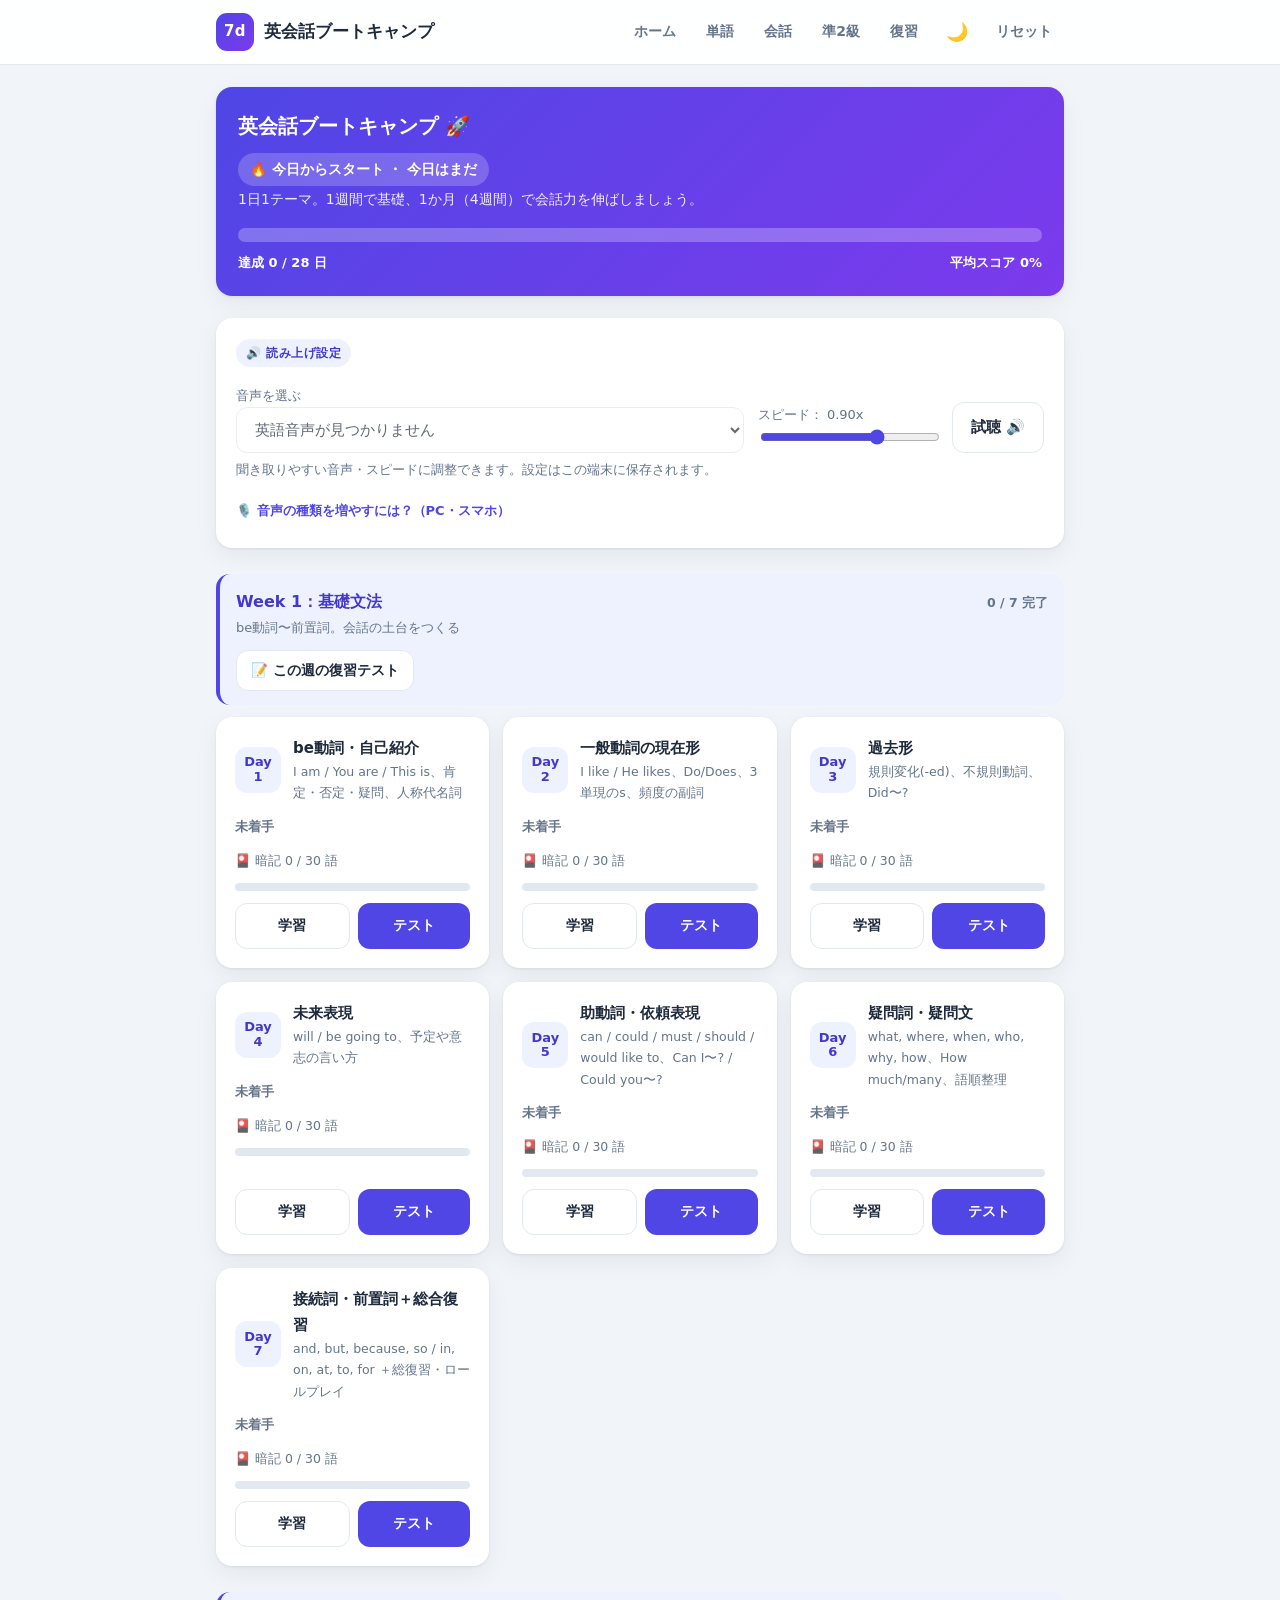
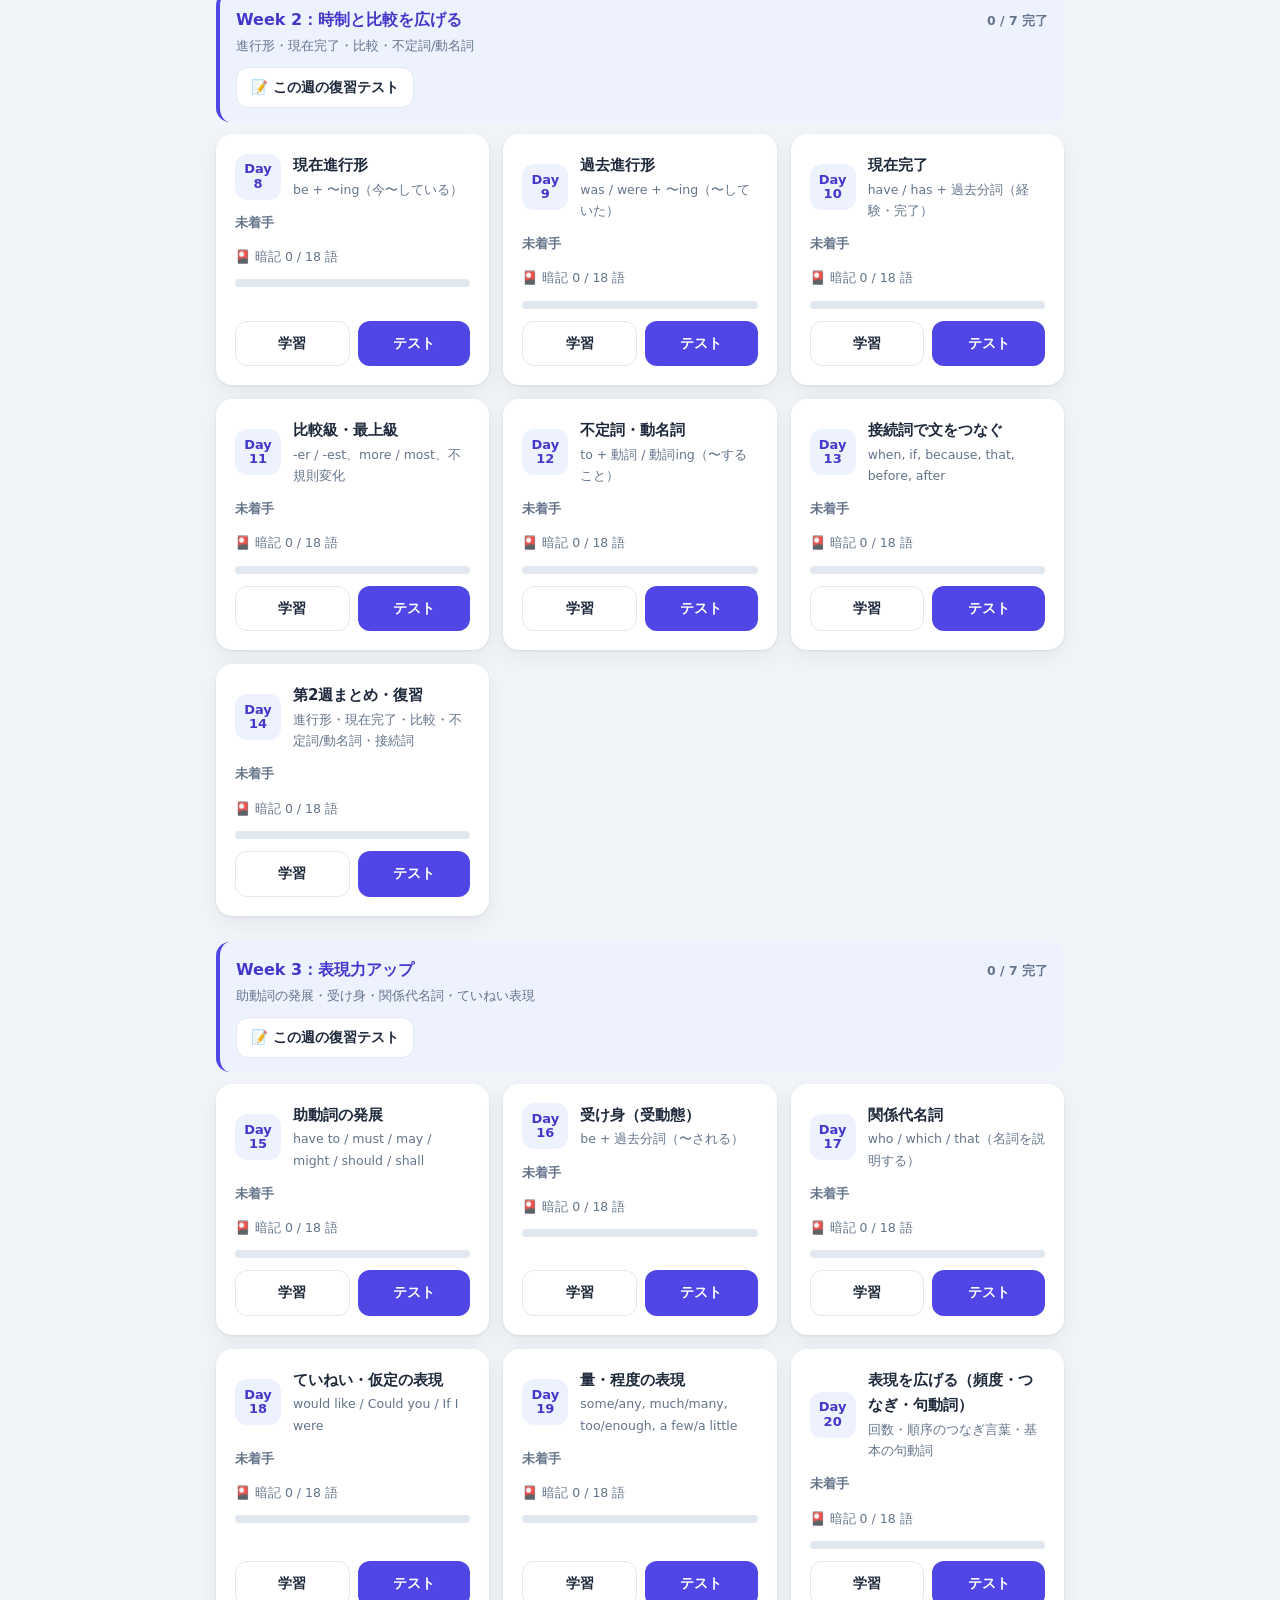
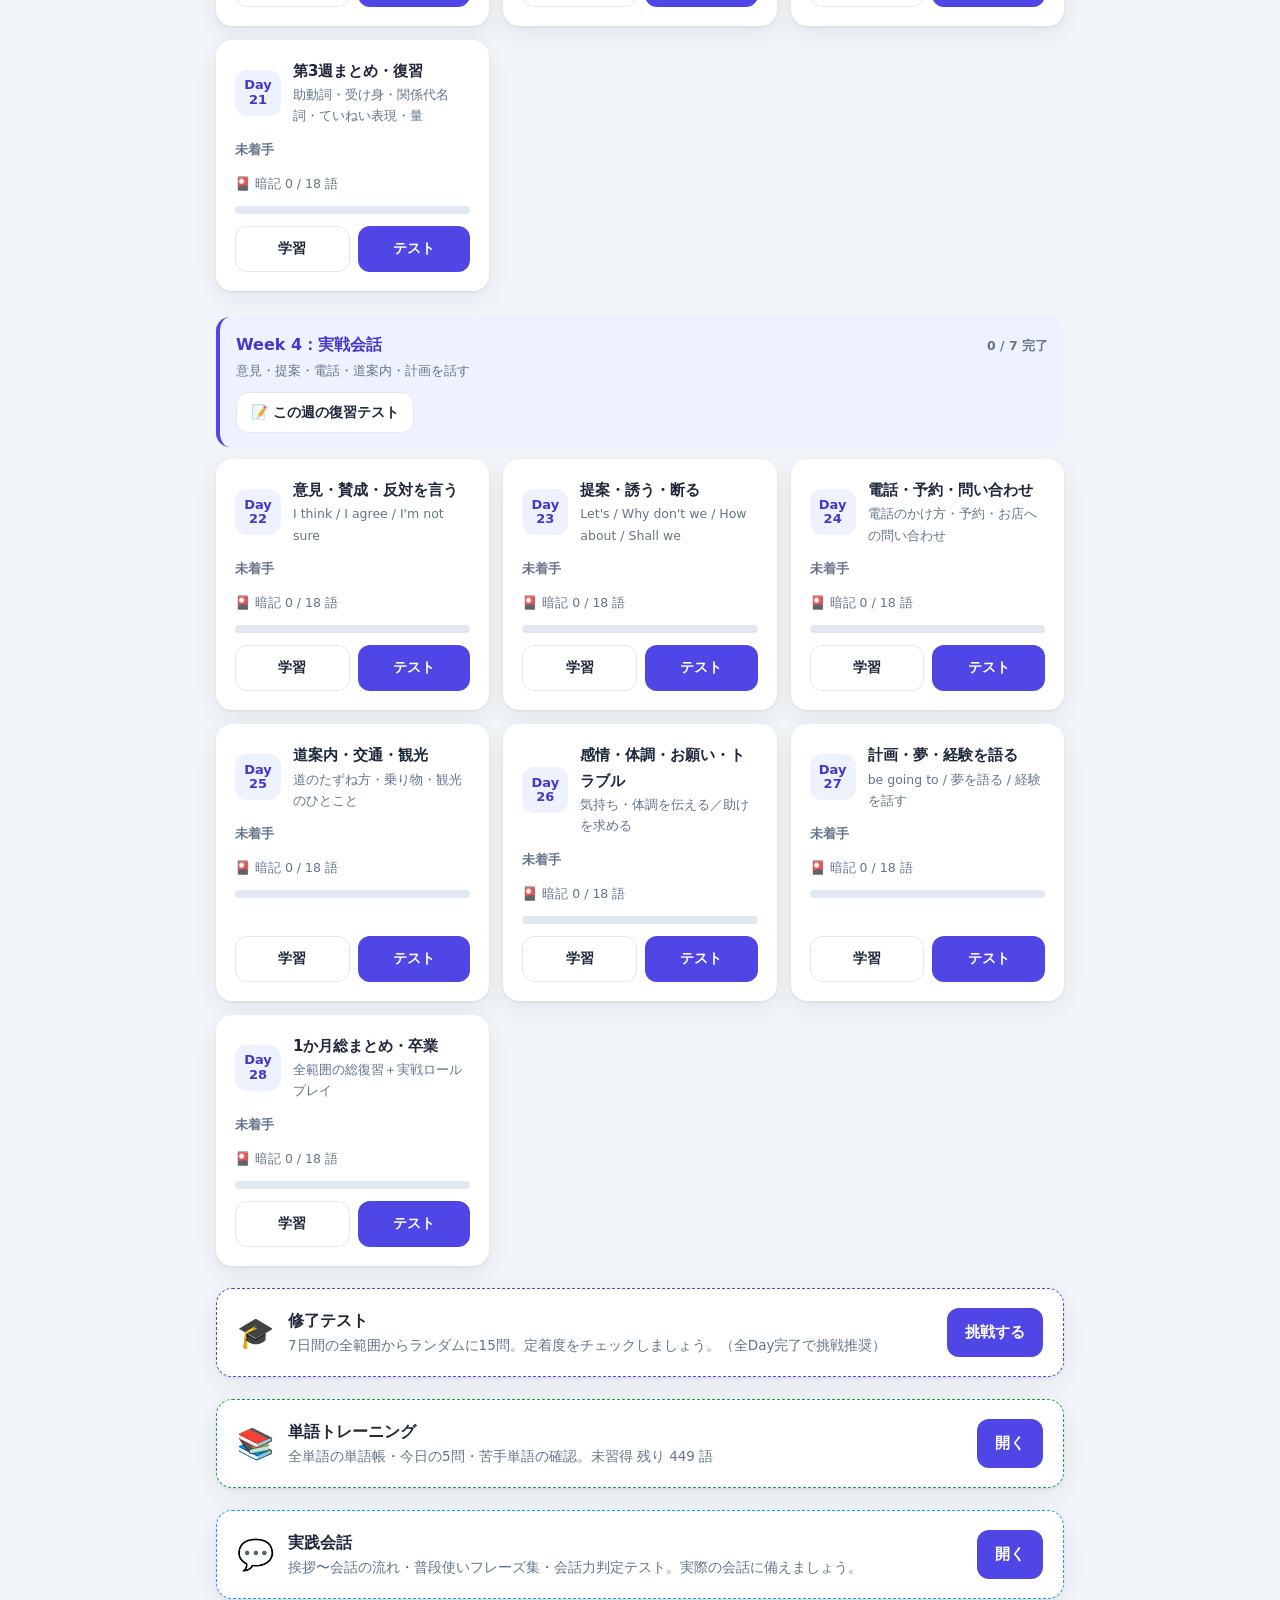
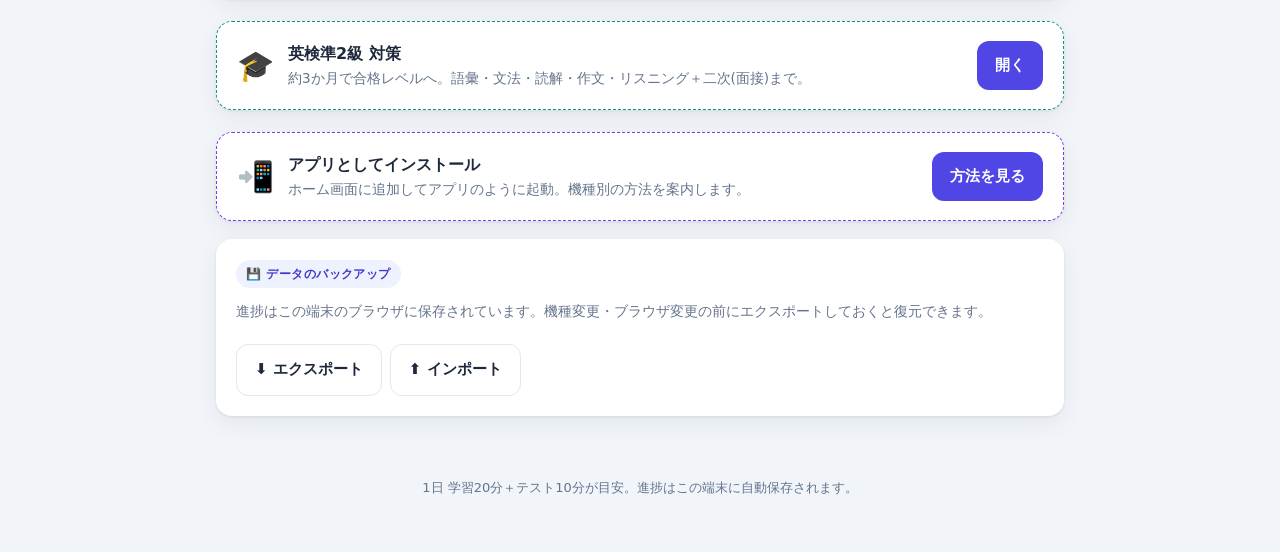
==== commit 468ab462: "英検準2級コースを追加（一次・二次＋約3か月計画） - 新規 js/eiken-pre2.js + js/eiken-pre2-extra.js：試験ガイド・3か月計画、   語彙11分野177語、文" ====
--- a/index.html
+++ b/index.html
@@ -25,6 +25,7 @@
         <button class="nav-btn" data-nav="dashboard">ホーム</button>
         <button class="nav-btn" data-nav="words">単語</button>
         <button class="nav-btn" data-nav="conversation">会話</button>
+        <button class="nav-btn" data-nav="eiken">準2級</button>
         <button class="nav-btn" data-nav="review">復習</button>
         <button class="theme-btn" id="theme-btn" title="ダークモード切替" aria-label="ダークモード切替">🌙</button>
         <button class="nav-btn danger" id="reset-btn">リセット</button>
@@ -54,6 +55,8 @@
   <script src="js/data.js"></script>
   <script src="js/curriculum-month.js"></script>
   <script src="js/conversation.js"></script>
+  <script src="js/eiken-pre2.js"></script>
+  <script src="js/eiken-pre2-extra.js"></script>
   <script src="js/app.js"></script>
 </body>
 </html>
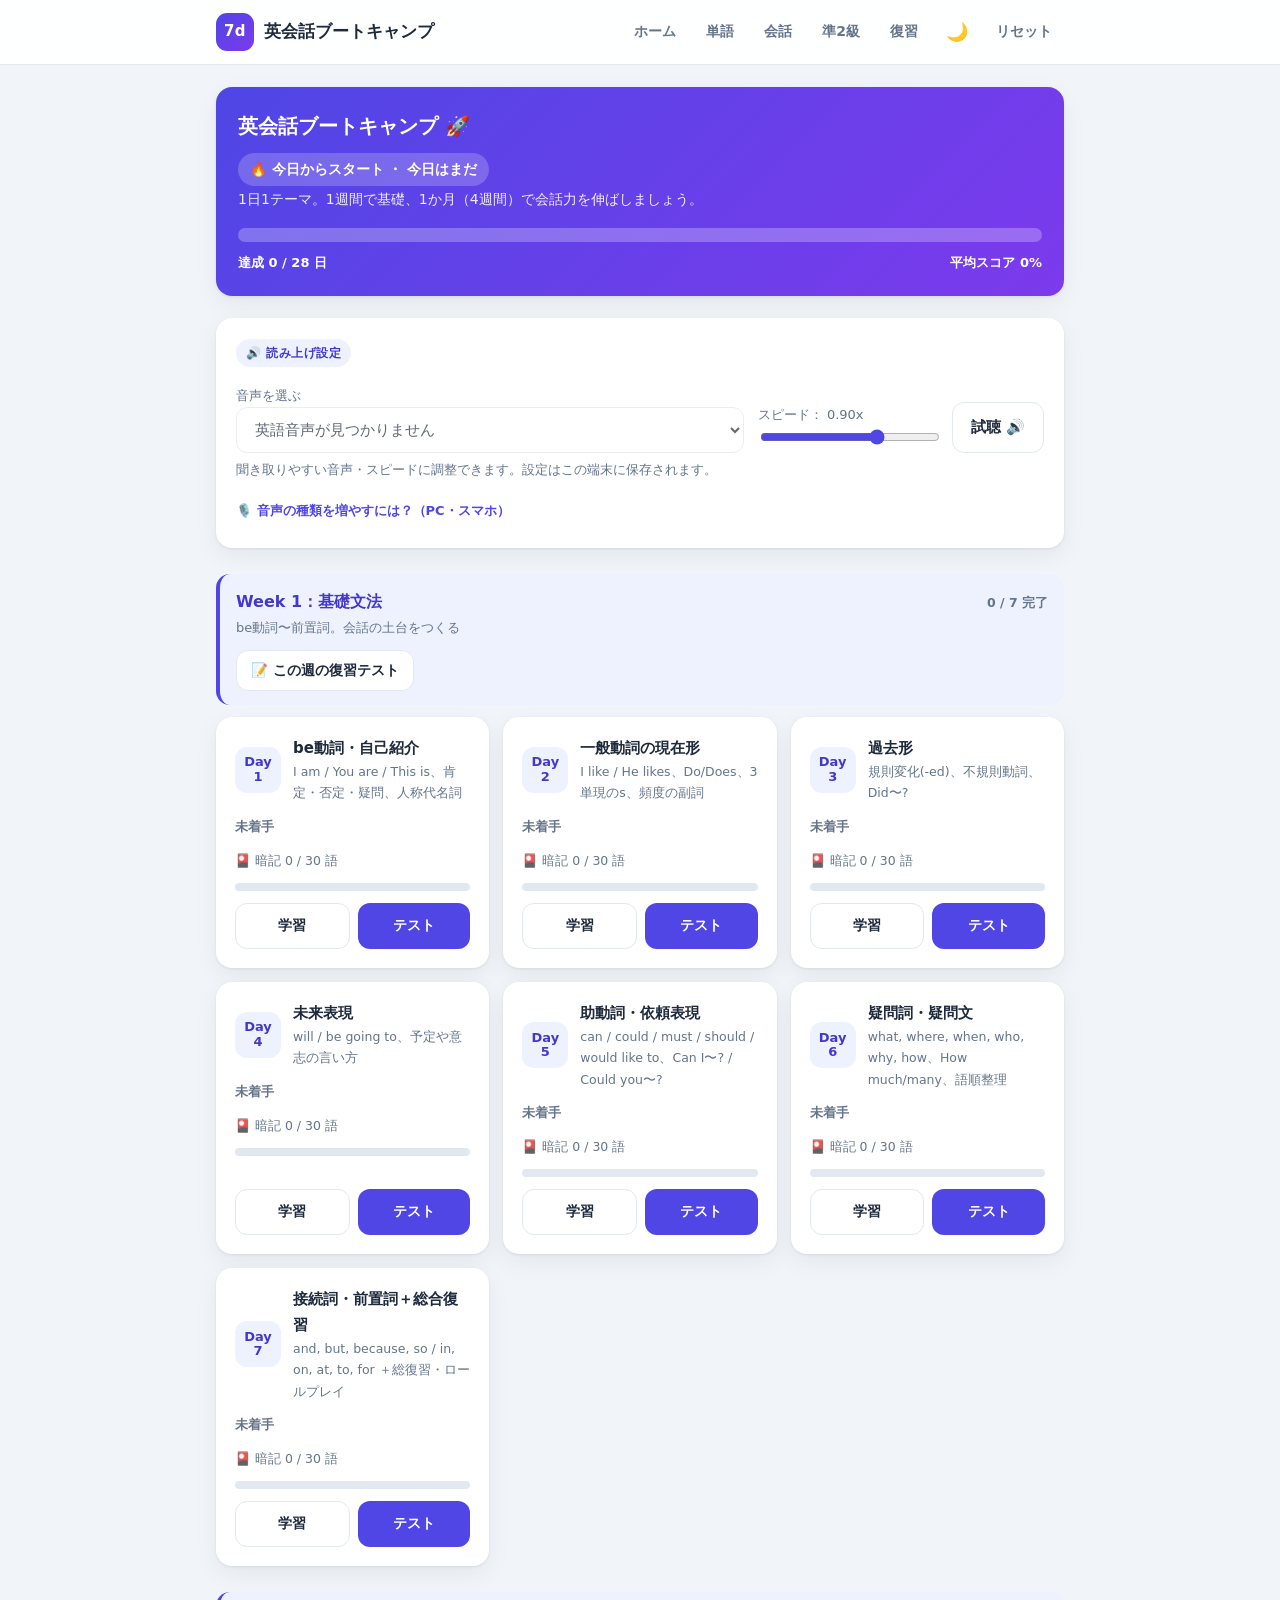
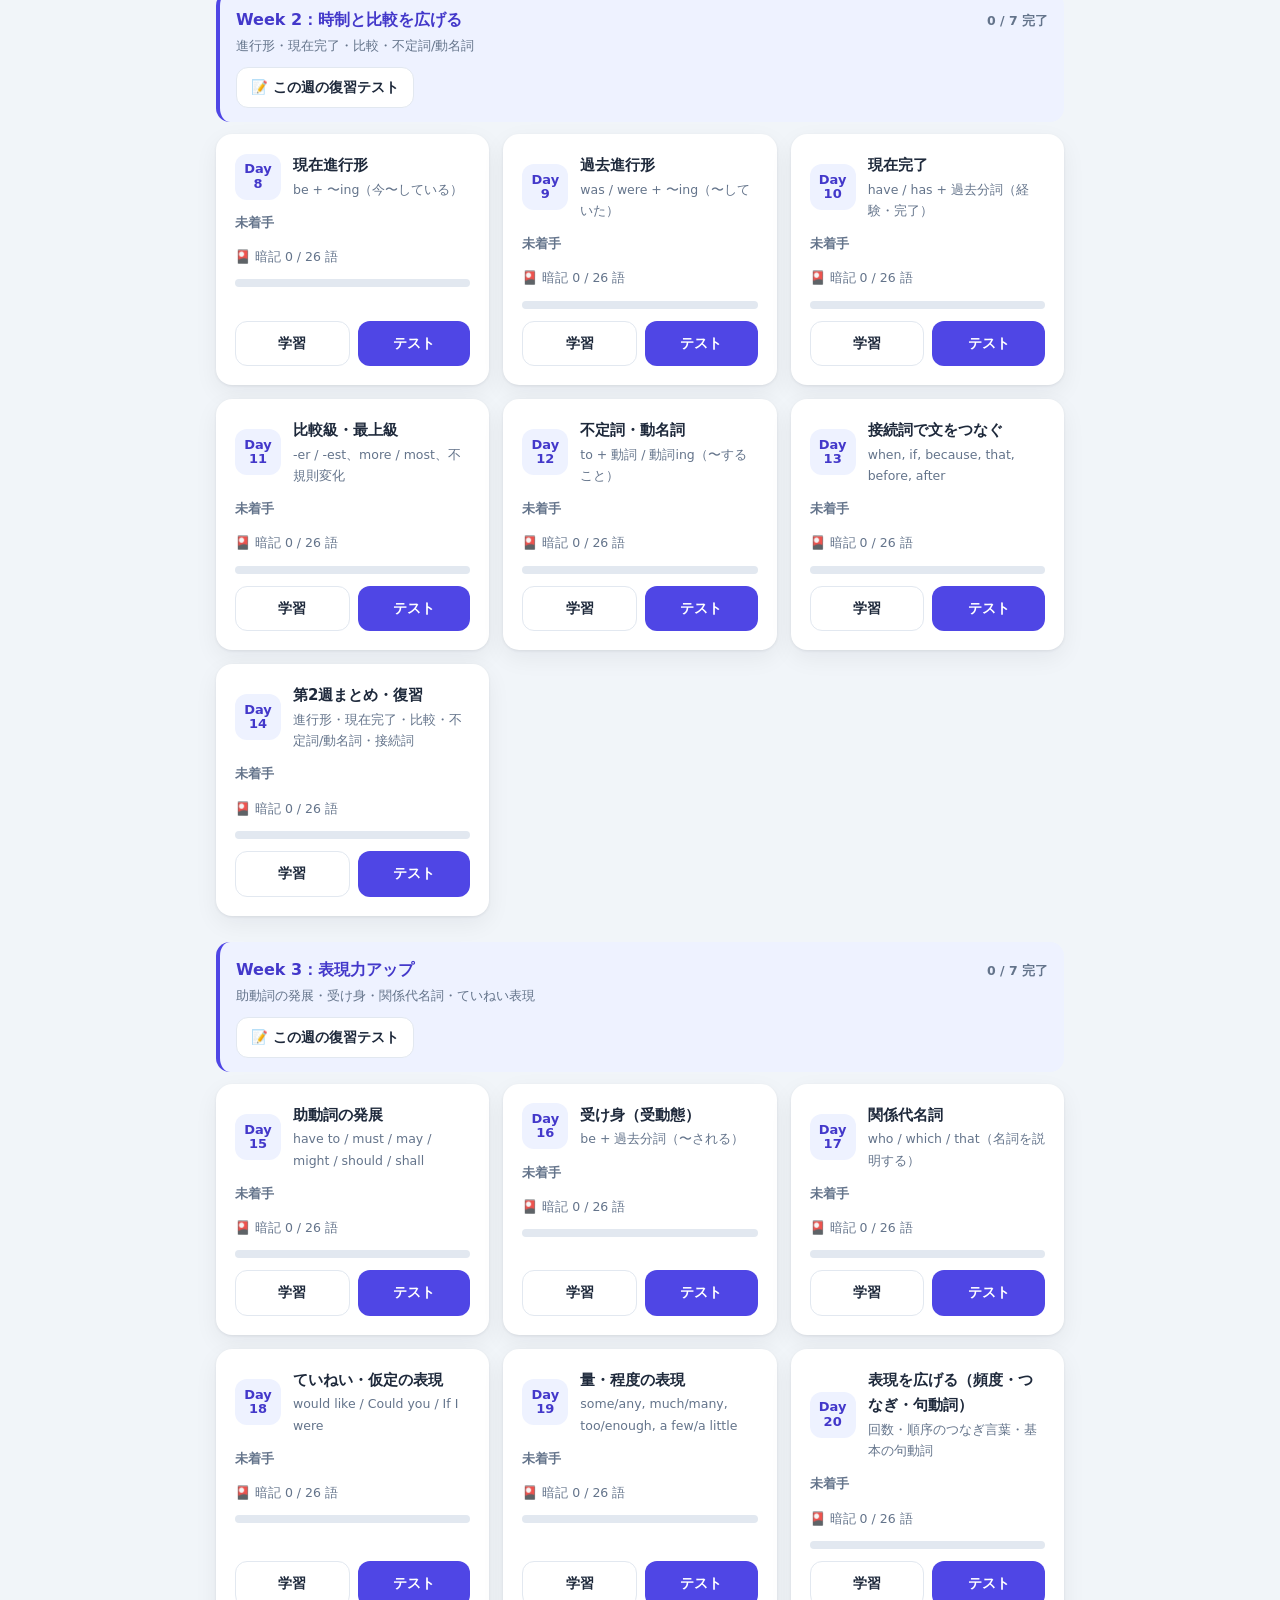
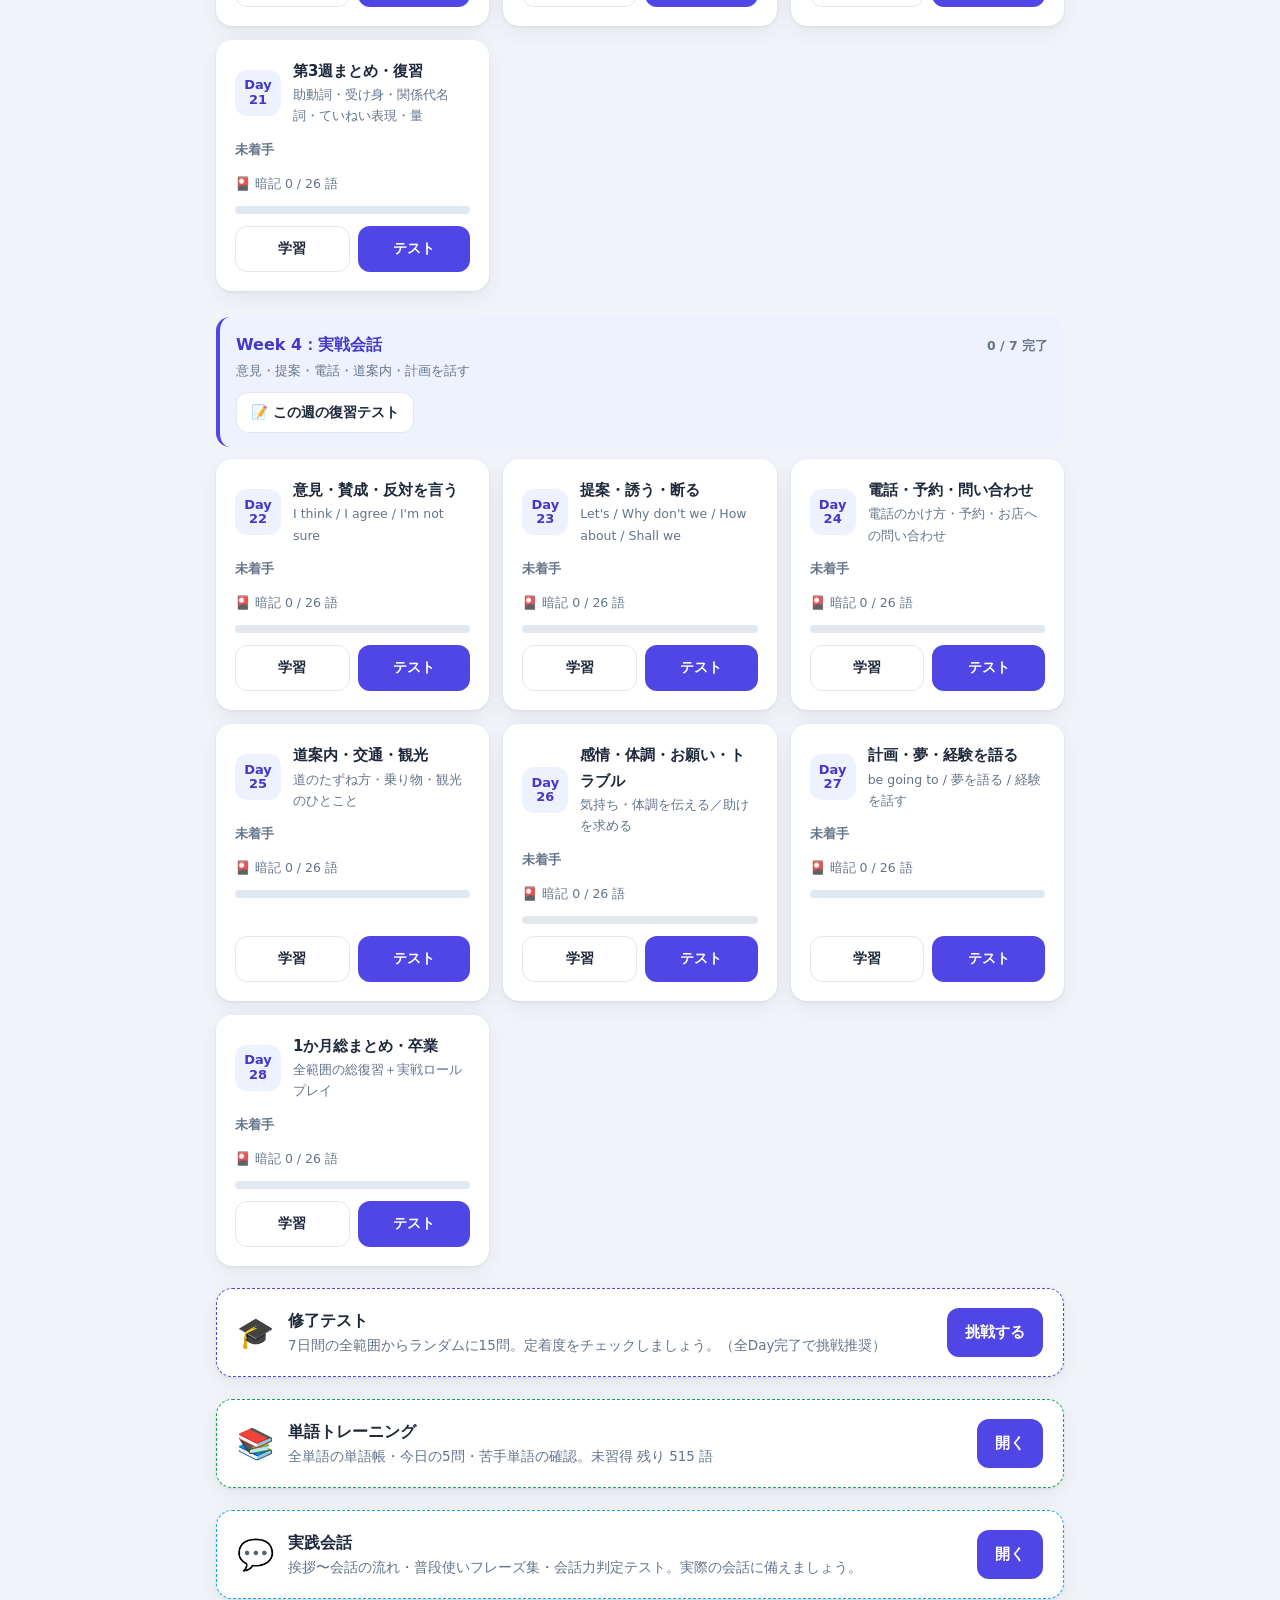
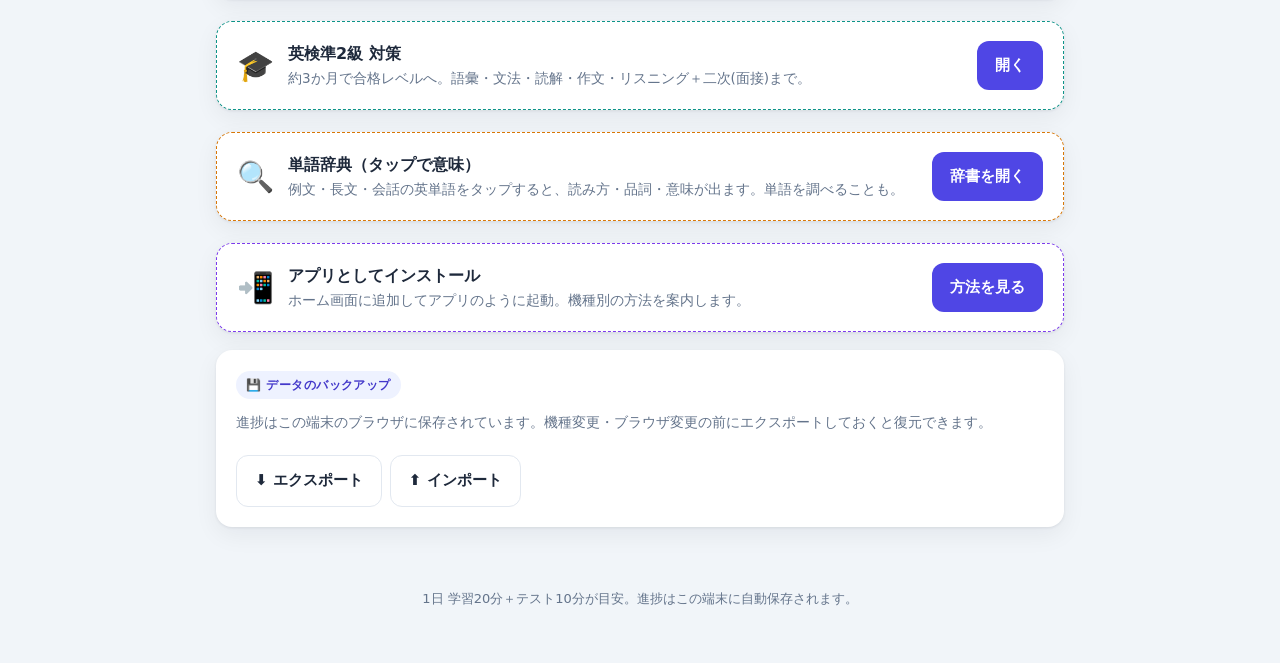
==== commit 6c220e24: "単語タップ辞書を追加＋1か月コース増量＋選択肢の視認性を改善 - 見づらさ修正：ダークモードで .choice / .token の文字色が沈む問題を color:var(--ink) で解消。 - " ====
--- a/index.html
+++ b/index.html
@@ -52,11 +52,15 @@
     </div>
   </div>
 
+  <script src="js/dictionary.js"></script>
   <script src="js/data.js"></script>
   <script src="js/curriculum-month.js"></script>
+  <script src="js/curriculum-month-extra.js"></script>
   <script src="js/conversation.js"></script>
   <script src="js/eiken-pre2.js"></script>
   <script src="js/eiken-pre2-extra.js"></script>
+  <script src="js/eiken-pre2-extra2.js"></script>
+  <script src="js/eiken-pre2-extra3.js"></script>
   <script src="js/app.js"></script>
 </body>
 </html>
--- a/css/styles.css
+++ b/css/styles.css
@@ -165,6 +165,38 @@
 .fade-in { animation: fade .35s ease; }
 @keyframes fade { from { opacity: 0; transform: translateY(6px); } to { opacity: 1; transform: none; } }
 
+/* ===== 単語タップ辞書 ===== */
+.tap-word {
+  cursor: pointer;
+  border-bottom: 1px dotted var(--muted);
+  transition: background .12s, color .12s;
+}
+.tap-word:hover { background: var(--indigo-soft); color: var(--indigo-dark); border-radius: 4px; }
+.wordpop-overlay {
+  position: fixed;
+  inset: 0;
+  background: rgba(15, 23, 42, .5);
+  display: grid;
+  place-items: center;
+  z-index: 60;
+  padding: 20px;
+}
+.wordpop {
+  background: var(--card);
+  color: var(--ink);
+  border-radius: 16px;
+  padding: 20px 22px;
+  max-width: 360px;
+  width: 100%;
+  box-shadow: var(--shadow);
+  animation: fade .2s ease;
+}
+.wordpop-head { display: flex; align-items: center; gap: 8px; margin-bottom: 10px; }
+.wordpop-word { font-size: 24px; font-weight: 800; }
+.wordpop-row { font-size: 15px; margin: 4px 0; }
+.wordpop-row b { color: var(--indigo-dark); }
+.wordpop-note { font-size: 12.5px; color: var(--muted); margin-top: 6px; }
+
 /* ===== Week header (月コースの週見出し) ===== */
 .week-head {
   margin: 26px 0 12px;
@@ -393,6 +425,7 @@
   text-align: left;
   border: 1.5px solid var(--line);
   background: var(--card);
+  color: var(--ink);
   border-radius: 11px;
   padding: 12px 14px;
   font: inherit;
@@ -449,6 +482,7 @@
 .token {
   border: 1.5px solid var(--line);
   background: var(--card);
+  color: var(--ink);
   border-radius: 9px;
   padding: 8px 13px;
   font: inherit;
